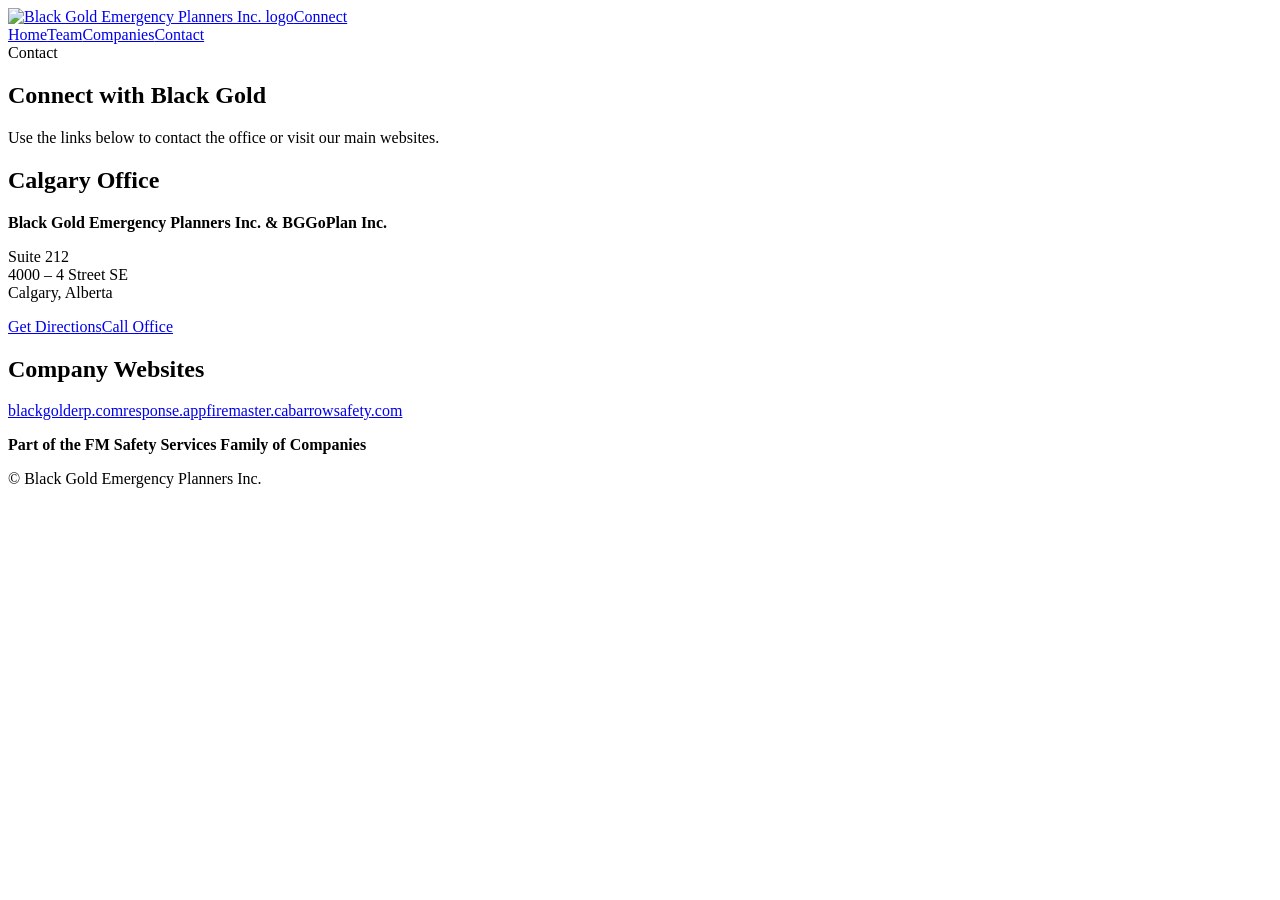
==== index.html @ ac882458 "Add files via upload" ====
<!doctype html><html lang="en"><head><meta charset="utf-8"><meta name="viewport" content="width=device-width,initial-scale=1"><title>Contact | Black Gold Connect</title><link rel="stylesheet" href="assets/css/style.css"></head><body><header class="site-header"><div class="nav-wrap"><a class="brand" href="index.html"><img src="assets/images/black-gold-logo.png" alt="Black Gold Emergency Planners Inc. logo"><span class="brand-title">Connect</span></a><nav class="nav"><a href="index.html">Home</a><a href="team.html">Team</a><a href="companies.html">Companies</a><a href="contact.html">Contact</a></nav></div></header><main><section class="page-hero"><div class="container"><div class="eyebrow">Contact</div><h1 class="page-title">Connect with Black Gold</h1><p>Use the links below to contact the office or visit our main websites.</p></div></section><section class="section"><div class="container grid company-grid"><article class="card"><h2>Calgary Office</h2><p><strong>Black Gold Emergency Planners Inc. & BGGoPlan Inc.</strong></p><p>Suite 212<br>4000 – 4 Street SE<br>Calgary, Alberta</p><div class="button-row"><a class="btn gold" href="https://maps.apple/p/MXeIo~MD3t475q" target="_blank" rel="noopener">Get Directions</a><a class="btn black" href="tel:+14039307077">Call Office</a></div></article><article class="card"><h2>Company Websites</h2><div class="contact-list"><a href="https://www.blackgolderp.com" target="_blank" rel="noopener">blackgolderp.com</a><a href="https://www.response.app" target="_blank" rel="noopener">response.app</a><a href="https://www.firemaster.ca" target="_blank" rel="noopener">firemaster.ca</a><a href="https://www.barrowsafety.com" target="_blank" rel="noopener">barrowsafety.com</a></div></article></div></section></main><footer class="footer"><p><strong>Part of the FM Safety Services Family of Companies</strong></p><p class="small">© <span data-year></span> Black Gold Emergency Planners Inc.</p></footer><script src="assets/js/main.js"></script></body></html>
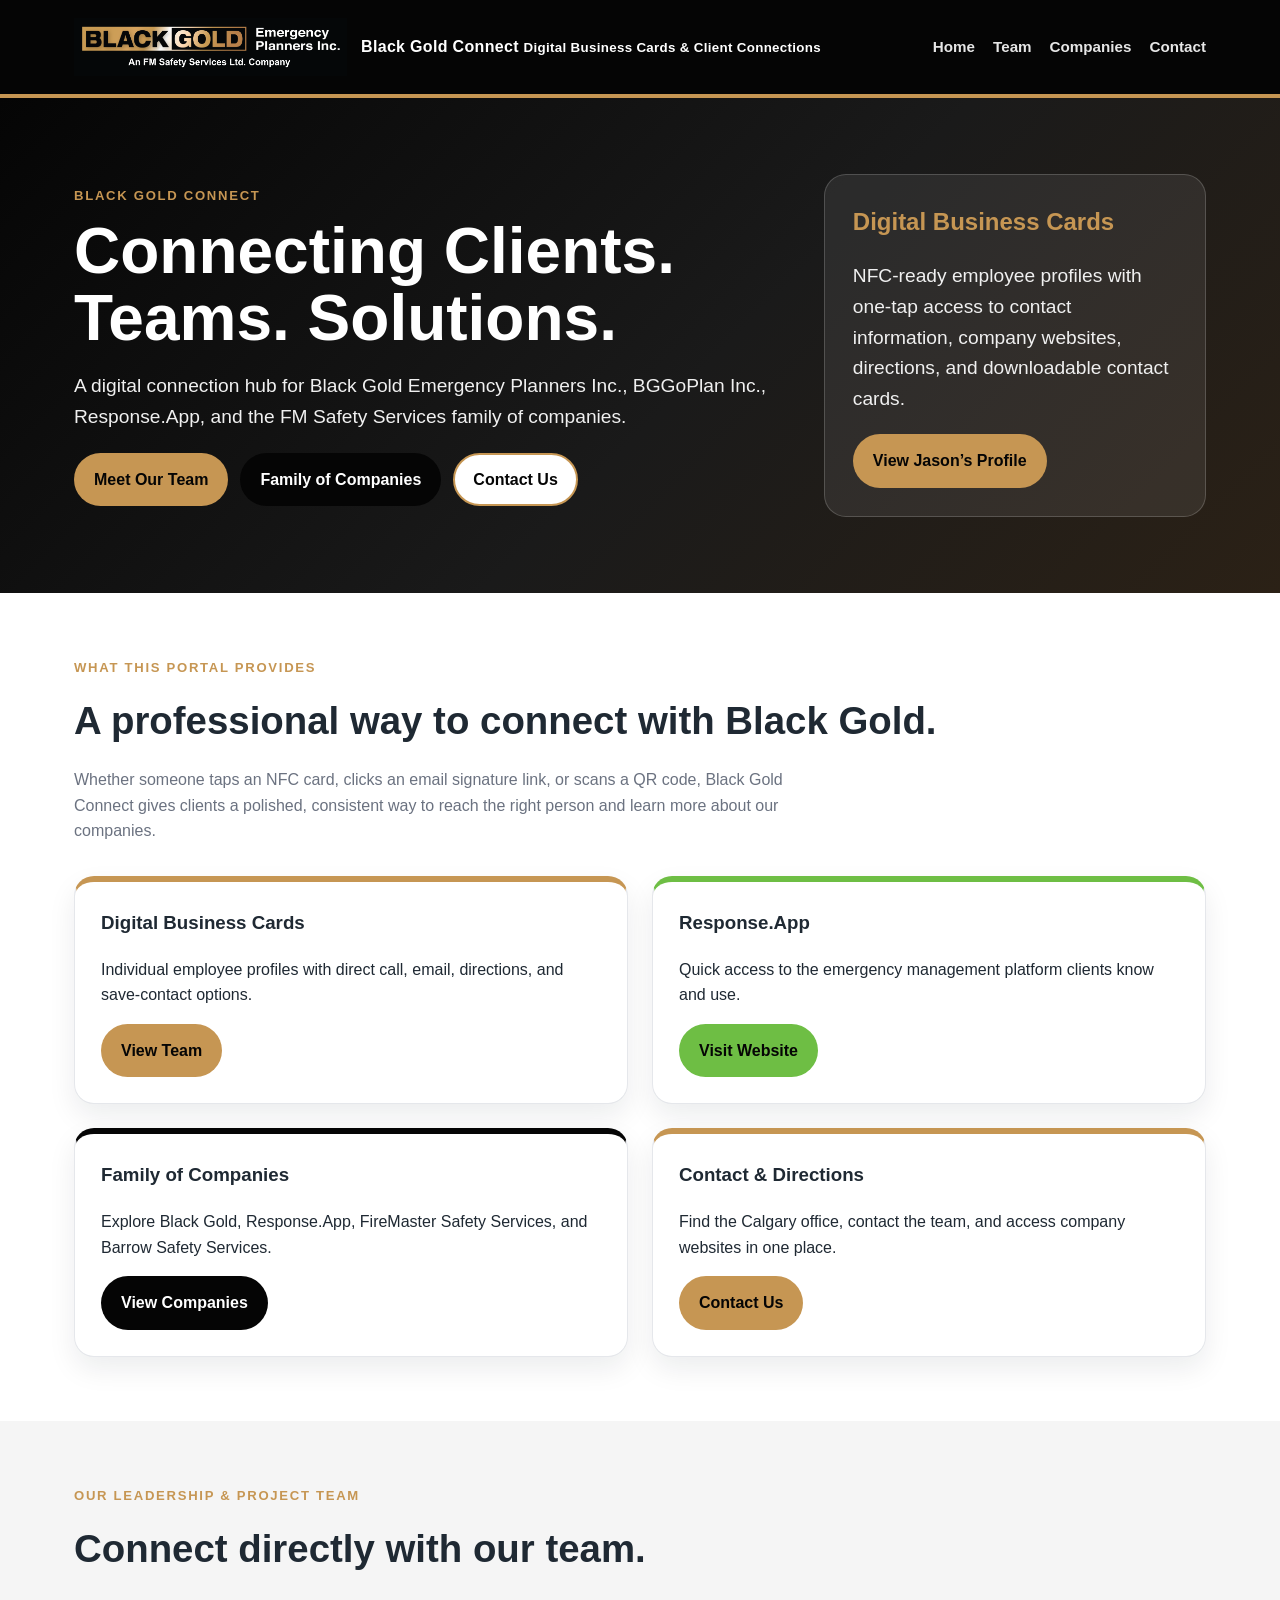
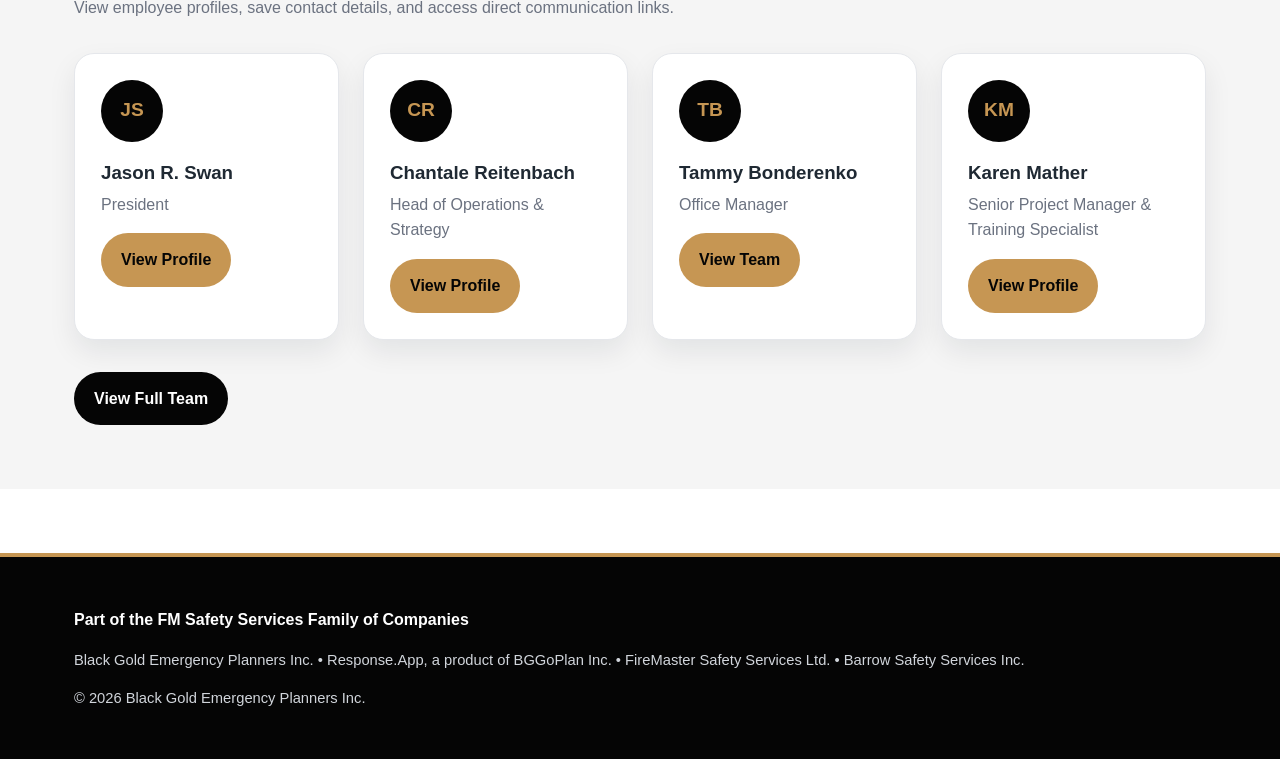
==== commit dc7fcafb: "Update index.html" ====
--- a/index.html
+++ b/index.html
@@ -1 +1,158 @@
-<!doctype html><html lang="en"><head><meta charset="utf-8"><meta name="viewport" content="width=device-width,initial-scale=1"><title>Contact | Black Gold Connect</title><link rel="stylesheet" href="assets/css/style.css"></head><body><header class="site-header"><div class="nav-wrap"><a class="brand" href="index.html"><img src="assets/images/black-gold-logo.png" alt="Black Gold Emergency Planners Inc. logo"><span class="brand-title">Connect</span></a><nav class="nav"><a href="index.html">Home</a><a href="team.html">Team</a><a href="companies.html">Companies</a><a href="contact.html">Contact</a></nav></div></header><main><section class="page-hero"><div class="container"><div class="eyebrow">Contact</div><h1 class="page-title">Connect with Black Gold</h1><p>Use the links below to contact the office or visit our main websites.</p></div></section><section class="section"><div class="container grid company-grid"><article class="card"><h2>Calgary Office</h2><p><strong>Black Gold Emergency Planners Inc. & BGGoPlan Inc.</strong></p><p>Suite 212<br>4000 – 4 Street SE<br>Calgary, Alberta</p><div class="button-row"><a class="btn gold" href="https://maps.apple/p/MXeIo~MD3t475q" target="_blank" rel="noopener">Get Directions</a><a class="btn black" href="tel:+14039307077">Call Office</a></div></article><article class="card"><h2>Company Websites</h2><div class="contact-list"><a href="https://www.blackgolderp.com" target="_blank" rel="noopener">blackgolderp.com</a><a href="https://www.response.app" target="_blank" rel="noopener">response.app</a><a href="https://www.firemaster.ca" target="_blank" rel="noopener">firemaster.ca</a><a href="https://www.barrowsafety.com" target="_blank" rel="noopener">barrowsafety.com</a></div></article></div></section></main><footer class="footer"><p><strong>Part of the FM Safety Services Family of Companies</strong></p><p class="small">© <span data-year></span> Black Gold Emergency Planners Inc.</p></footer><script src="assets/js/main.js"></script></body></html>
+<!doctype html>
+<html lang="en">
+<head>
+  <meta charset="utf-8">
+  <meta name="viewport" content="width=device-width, initial-scale=1">
+  <title>Black Gold Connect</title>
+  <meta name="description" content="Black Gold Connect digital business cards, team directory, and client connection portal.">
+  <link rel="stylesheet" href="assets/css/style.css">
+</head>
+
+<body>
+  <a class="skip" href="#main">Skip to content</a>
+
+  <header class="site-header">
+    <div class="nav-wrap">
+      <a class="brand" href="index.html">
+        <img src="assets/images/black-gold-logo.png" alt="Black Gold Emergency Planners Inc. logo">
+        <span class="brand-text">
+          <strong>Black Gold Connect</strong>
+          <small>Digital Business Cards &amp; Client Connections</small>
+        </span>
+      </a>
+
+      <nav class="nav" aria-label="Main navigation">
+        <a href="index.html">Home</a>
+        <a href="team.html">Team</a>
+        <a href="companies.html">Companies</a>
+        <a href="contact.html">Contact</a>
+      </nav>
+    </div>
+  </header>
+
+  <main id="main">
+    <section class="hero">
+      <div class="container hero-grid">
+        <div>
+          <div class="eyebrow">Black Gold Connect</div>
+          <h1>Connecting Clients. Teams. Solutions.</h1>
+          <p>
+            A digital connection hub for Black Gold Emergency Planners Inc.,
+            BGGoPlan Inc., Response.App, and the FM Safety Services family of companies.
+          </p>
+
+          <div class="button-row">
+            <a class="btn gold" href="team.html">Meet Our Team</a>
+            <a class="btn black" href="companies.html">Family of Companies</a>
+            <a class="btn outline" href="contact.html">Contact Us</a>
+          </div>
+        </div>
+
+        <aside class="hero-card">
+          <h2>Digital Business Cards</h2>
+          <p>
+            NFC-ready employee profiles with one-tap access to contact information,
+            company websites, directions, and downloadable contact cards.
+          </p>
+          <a class="btn gold" href="jason-swan.html">View Jason’s Profile</a>
+        </aside>
+      </div>
+    </section>
+
+    <section class="section">
+      <div class="container">
+        <div class="eyebrow">What this portal provides</div>
+        <h2 class="section-title">A professional way to connect with Black Gold.</h2>
+        <p class="section-intro">
+          Whether someone taps an NFC card, clicks an email signature link, or scans a QR code,
+          Black Gold Connect gives clients a polished, consistent way to reach the right person
+          and learn more about our companies.
+        </p>
+
+        <div class="grid company-grid">
+          <article class="card company-card gold">
+            <h3>Digital Business Cards</h3>
+            <p>Individual employee profiles with direct call, email, directions, and save-contact options.</p>
+            <a class="btn gold" href="team.html">View Team</a>
+          </article>
+
+          <article class="card company-card green">
+            <h3>Response.App</h3>
+            <p>Quick access to the emergency management platform clients know and use.</p>
+            <a class="btn green" href="https://www.response.app" target="_blank" rel="noopener">Visit Website</a>
+          </article>
+
+          <article class="card company-card black">
+            <h3>Family of Companies</h3>
+            <p>Explore Black Gold, Response.App, FireMaster Safety Services, and Barrow Safety Services.</p>
+            <a class="btn black" href="companies.html">View Companies</a>
+          </article>
+
+          <article class="card company-card gold">
+            <h3>Contact & Directions</h3>
+            <p>Find the Calgary office, contact the team, and access company websites in one place.</p>
+            <a class="btn gold" href="contact.html">Contact Us</a>
+          </article>
+        </div>
+      </div>
+    </section>
+
+    <section class="section" style="background:#f5f5f5;">
+      <div class="container">
+        <div class="eyebrow">Our Leadership &amp; Project Team</div>
+        <h2 class="section-title">Connect directly with our team.</h2>
+        <p class="section-intro">
+          View employee profiles, save contact details, and access direct communication links.
+        </p>
+
+        <div class="grid team-grid">
+          <article class="card team-card">
+            <div class="initials">JS</div>
+            <h3>Jason R. Swan</h3>
+            <p>President</p>
+            <a class="btn gold" href="jason-swan.html">View Profile</a>
+          </article>
+
+          <article class="card team-card">
+            <div class="initials">CR</div>
+            <h3>Chantale Reitenbach</h3>
+            <p>Head of Operations &amp; Strategy</p>
+            <a class="btn gold" href="chantale-reitenbach.html">View Profile</a>
+          </article>
+
+          <article class="card team-card">
+            <div class="initials">TB</div>
+            <h3>Tammy Bonderenko</h3>
+            <p>Office Manager</p>
+            <a class="btn gold" href="team.html">View Team</a>
+          </article>
+
+          <article class="card team-card">
+            <div class="initials">KM</div>
+            <h3>Karen Mather</h3>
+            <p>Senior Project Manager &amp; Training Specialist</p>
+            <a class="btn gold" href="karen-mather.html">View Profile</a>
+          </article>
+        </div>
+
+        <div class="button-row" style="margin-top:32px;">
+          <a class="btn black" href="team.html">View Full Team</a>
+        </div>
+      </div>
+    </section>
+  </main>
+
+  <footer class="footer">
+    <div class="footer-inner">
+      <p><strong>Part of the FM Safety Services Family of Companies</strong></p>
+      <p class="small">
+        Black Gold Emergency Planners Inc. • Response.App, a product of BGGoPlan Inc. •
+        FireMaster Safety Services Ltd. • Barrow Safety Services Inc.
+      </p>
+      <p class="small">© 2026 Black Gold Emergency Planners Inc.</p>
+    </div>
+  </footer>
+
+  <script src="assets/js/main.js"></script>
+</body>
+</html>
--- a/assets/css/style.css
+++ b/assets/css/style.css
@@ -0,0 +1,467 @@
+:root {
+    --gold: rgb(198, 150, 83);
+    --gold-dark: rgb(158, 116, 61);
+    --response: rgb(110, 190, 68);
+    --black: #050505;
+    --charcoal: #1f2933;
+    --gray: #6b7280;
+    --light-gray: #f5f5f5;
+    --white: #ffffff;
+    --border: #e5e7eb;
+}
+
+* {
+    box-sizing: border-box;
+}
+
+body {
+    margin: 0;
+    font-family: "Segoe UI", Arial, sans-serif;
+    color: var(--charcoal);
+    background: var(--white);
+    line-height: 1.6;
+}
+
+a {
+    color: inherit;
+    text-decoration: none;
+}
+
+img {
+    max-width: 100%;
+    height: auto;
+}
+
+.skip {
+    position: absolute;
+    left: -999px;
+    top: 0;
+    background: var(--gold);
+    color: var(--black);
+    padding: 10px 14px;
+    z-index: 999;
+}
+
+.skip:focus {
+    left: 10px;
+    top: 10px;
+}
+
+.site-header {
+    background: var(--black);
+    border-bottom: 4px solid var(--gold);
+}
+
+.nav-wrap {
+    max-width: 1180px;
+    margin: 0 auto;
+    padding: 18px 24px;
+    display: flex;
+    align-items: center;
+    justify-content: space-between;
+    gap: 20px;
+}
+
+.brand {
+    display: flex;
+    align-items: center;
+    gap: 14px;
+    color: var(--white);
+    font-weight: 700;
+    letter-spacing: 0.02em;
+}
+
+.brand img {
+    max-height: 58px;
+    width: auto;
+}
+
+.brand-title {
+    font-size: 1.15rem;
+    color: var(--white);
+}
+
+.nav {
+    display: flex;
+    gap: 18px;
+    flex-wrap: wrap;
+}
+
+.nav a {
+    color: var(--white);
+    font-weight: 600;
+    font-size: 0.95rem;
+    opacity: 0.9;
+}
+
+.nav a:hover {
+    color: var(--gold);
+}
+
+.container {
+    max-width: 1180px;
+    margin: 0 auto;
+    padding: 0 24px;
+}
+
+.hero {
+    background: linear-gradient(135deg, #050505 0%, #1a1a1a 55%, #2b2116 100%);
+    color: var(--white);
+    padding: 76px 0;
+}
+
+.hero-grid {
+    display: grid;
+    grid-template-columns: 1.3fr 0.7fr;
+    gap: 40px;
+    align-items: center;
+}
+
+.eyebrow {
+    color: var(--gold);
+    text-transform: uppercase;
+    letter-spacing: 0.13em;
+    font-size: 0.82rem;
+    font-weight: 700;
+    margin-bottom: 12px;
+}
+
+.hero h1,
+.page-title {
+    font-size: clamp(2.2rem, 5vw, 4.5rem);
+    line-height: 1.05;
+    margin: 0 0 18px;
+}
+
+.hero p {
+    font-size: 1.2rem;
+    max-width: 760px;
+    color: #f0f0f0;
+}
+
+.hero-card {
+    background: rgba(255, 255, 255, 0.08);
+    border: 1px solid rgba(255, 255, 255, 0.18);
+    border-radius: 22px;
+    padding: 28px;
+}
+
+.hero-card h2 {
+    color: var(--gold);
+    margin-top: 0;
+}
+
+.page-hero {
+    background: var(--light-gray);
+    padding: 60px 0;
+    border-bottom: 1px solid var(--border);
+}
+
+.page-hero p {
+    max-width: 760px;
+    font-size: 1.1rem;
+}
+
+.section {
+    padding: 64px 0;
+}
+
+.section-title {
+    font-size: clamp(1.8rem, 3vw, 2.5rem);
+    margin: 0 0 12px;
+}
+
+.section-intro {
+    color: var(--gray);
+    max-width: 760px;
+    margin-bottom: 32px;
+}
+
+.grid {
+    display: grid;
+    gap: 24px;
+}
+
+.company-grid {
+    grid-template-columns: repeat(2, minmax(0, 1fr));
+}
+
+.team-grid {
+    grid-template-columns: repeat(4, minmax(0, 1fr));
+}
+
+.card {
+    background: var(--white);
+    border: 1px solid var(--border);
+    border-radius: 20px;
+    padding: 26px;
+    box-shadow: 0 12px 28px rgba(15, 23, 42, 0.08);
+}
+
+.card h2,
+.card h3 {
+    margin-top: 0;
+}
+
+.card p {
+    color: var(--charcoal);
+}
+
+.company-logo {
+    max-height: 70px;
+    width: auto;
+    margin-bottom: 18px;
+}
+
+.company-card.black {
+    border-top: 6px solid var(--black);
+}
+
+.company-card.gold {
+    border-top: 6px solid var(--gold);
+}
+
+.company-card.green {
+    border-top: 6px solid var(--response);
+}
+
+.company-card.red {
+    border-top: 6px solid #c8102e;
+}
+
+.profile {
+    padding: 64px 0;
+}
+
+.profile-card {
+    max-width: 760px;
+    margin: 0 auto;
+    text-align: center;
+    background: var(--white);
+    border: 1px solid var(--border);
+    border-radius: 28px;
+    padding: 38px;
+    box-shadow: 0 18px 38px rgba(15, 23, 42, 0.12);
+}
+
+.profile-logo {
+    max-height: 72px;
+    margin-bottom: 26px;
+}
+
+.profile-name {
+    font-size: clamp(2rem, 4vw, 3.2rem);
+    line-height: 1.1;
+    margin: 0;
+}
+
+.credentials {
+    color: var(--gold);
+    font-weight: 700;
+    margin-top: 8px;
+}
+
+.profile-title {
+    font-size: 1.2rem;
+    font-weight: 700;
+    margin-top: 16px;
+}
+
+.profile-company {
+    color: var(--gray);
+    margin-bottom: 28px;
+}
+
+.button-row {
+    display: flex;
+    flex-wrap: wrap;
+    gap: 12px;
+    margin-top: 20px;
+}
+
+.profile-card .button-row {
+    justify-content: center;
+}
+
+.btn {
+    display: inline-flex;
+    align-items: center;
+    justify-content: center;
+    min-height: 46px;
+    padding: 12px 18px;
+    border-radius: 999px;
+    font-weight: 700;
+    border: 2px solid transparent;
+    transition: 0.2s ease;
+}
+
+.btn.gold {
+    background: var(--gold);
+    color: var(--black);
+}
+
+.btn.gold:hover {
+    background: var(--gold-dark);
+    color: var(--white);
+}
+
+.btn.black {
+    background: var(--black);
+    color: var(--white);
+}
+
+.btn.black:hover {
+    background: var(--gold);
+    color: var(--black);
+}
+
+.btn.green {
+    background: var(--response);
+    color: var(--black);
+}
+
+.btn.outline {
+    border-color: var(--gold);
+    color: var(--black);
+    background: var(--white);
+}
+
+.btn.outline:hover {
+    background: var(--gold);
+}
+
+.team-card {
+    text-align: left;
+}
+
+.initials {
+    width: 62px;
+    height: 62px;
+    border-radius: 50%;
+    background: var(--black);
+    color: var(--gold);
+    display: flex;
+    align-items: center;
+    justify-content: center;
+    font-weight: 800;
+    font-size: 1.2rem;
+    margin-bottom: 16px;
+}
+
+.team-card h3 {
+    margin-bottom: 4px;
+}
+
+.team-card p {
+    color: var(--gray);
+    margin-top: 0;
+}
+
+.contact-list {
+    display: grid;
+    gap: 12px;
+}
+
+.contact-list a {
+    color: var(--black);
+    font-weight: 700;
+    border-bottom: 1px solid var(--border);
+    padding-bottom: 10px;
+}
+
+.contact-list a:hover {
+    color: var(--gold-dark);
+}
+
+.footer {
+    background: var(--black);
+    color: var(--white);
+    margin-top: 64px;
+    border-top: 4px solid var(--gold);
+}
+
+.footer-inner {
+    max-width: 1180px;
+    margin: 0 auto;
+    padding: 34px 24px;
+}
+
+.footer .small {
+    color: #d1d5db;
+    font-size: 0.92rem;
+}
+
+.badge {
+    display: inline-block;
+    background: rgba(198, 150, 83, 0.16);
+    color: var(--black);
+    border: 1px solid rgba(198, 150, 83, 0.45);
+    border-radius: 999px;
+    padding: 6px 12px;
+    font-size: 0.85rem;
+    font-weight: 700;
+}
+
+@media (max-width: 900px) {
+    .nav-wrap {
+        align-items: flex-start;
+        flex-direction: column;
+    }
+
+    .hero-grid,
+    .company-grid {
+        grid-template-columns: 1fr;
+    }
+
+    .team-grid {
+        grid-template-columns: repeat(2, minmax(0, 1fr));
+    }
+}
+
+@media (max-width: 600px) {
+    .nav-wrap {
+        padding: 16px;
+    }
+
+    .brand {
+        align-items: flex-start;
+    }
+
+    .brand img {
+        max-height: 46px;
+    }
+
+    .nav {
+        gap: 12px;
+    }
+
+    .hero,
+    .page-hero {
+        padding: 46px 0;
+    }
+
+    .section {
+        padding: 42px 0;
+    }
+
+    .container {
+        padding: 0 18px;
+    }
+
+    .team-grid {
+        grid-template-columns: 1fr;
+    }
+
+    .profile-card {
+        padding: 28px 18px;
+        border-radius: 22px;
+    }
+
+    .button-row {
+        flex-direction: column;
+    }
+
+    .btn {
+        width: 100%;
+    }
+}
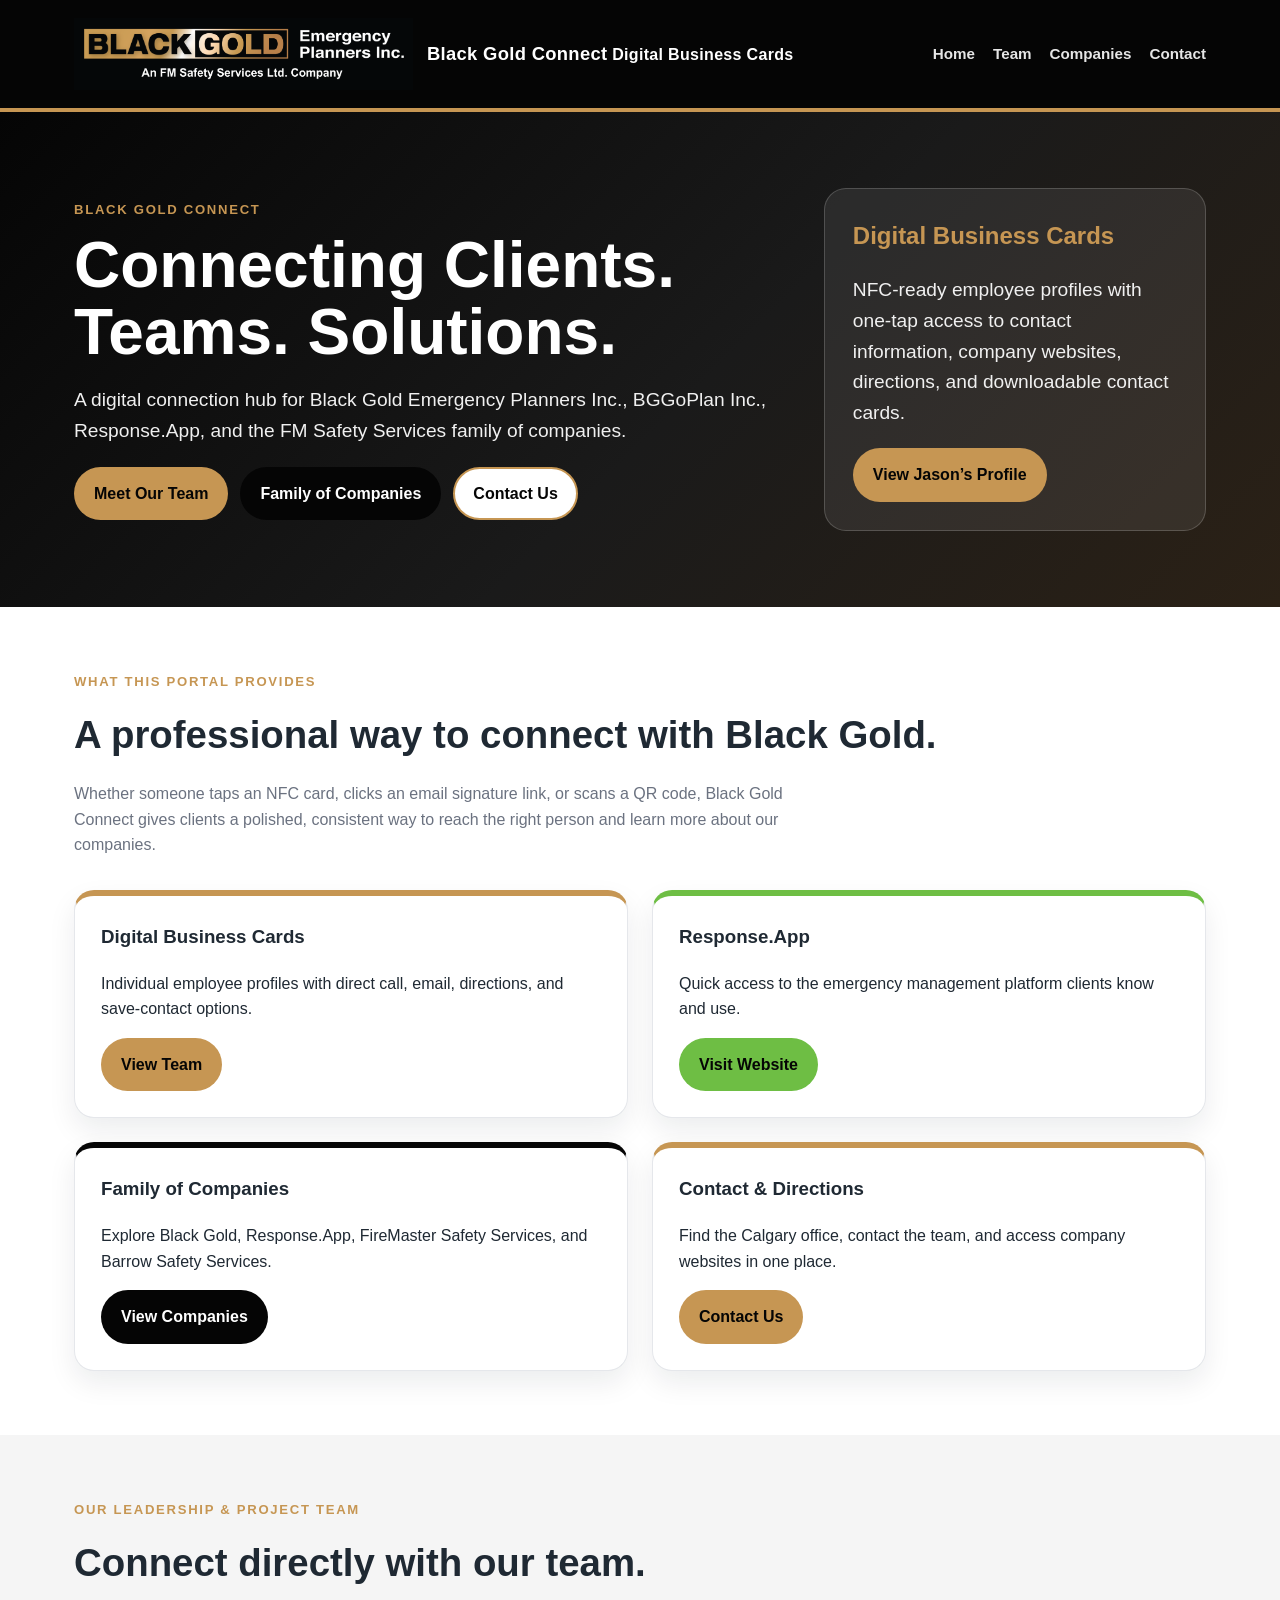
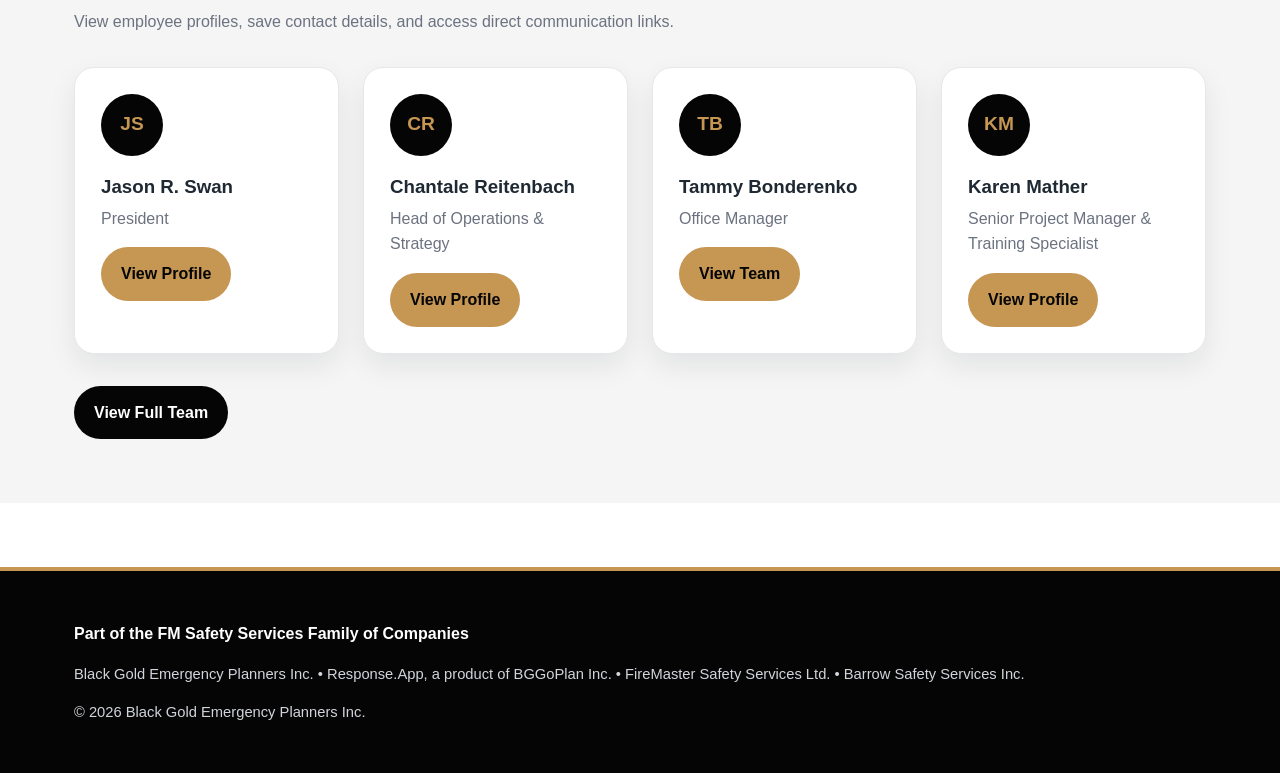
==== commit 14607e77: "Update index.html" ====
--- a/index.html
+++ b/index.html
@@ -13,13 +13,16 @@
 
   <header class="site-header">
     <div class="nav-wrap">
-      <a class="brand" href="index.html">
-        <img src="assets/images/black-gold-logo.png" alt="Black Gold Emergency Planners Inc. logo">
-        <span class="brand-text">
-          <strong>Black Gold Connect</strong>
-          <small>Digital Business Cards &amp; Client Connections</small>
+     <a class="brand" href="index.html">
+    <img src="assets/images/black-gold-logo.png" alt="Black Gold Logo">
+
+    <div class="brand-text">
+        <span class="brand-title">Black Gold Connect</span>
+        <span class="brand-subtitle">
+            Digital Business Cards
         </span>
-      </a>
+    </div>
+</a>
 
       <nav class="nav" aria-label="Main navigation">
         <a href="index.html">Home</a>
--- a/assets/css/style.css
+++ b/assets/css/style.css
@@ -72,7 +72,7 @@
 }
 
 .brand img {
-    max-height: 58px;
+    max-height: 72px;
     width: auto;
 }
 
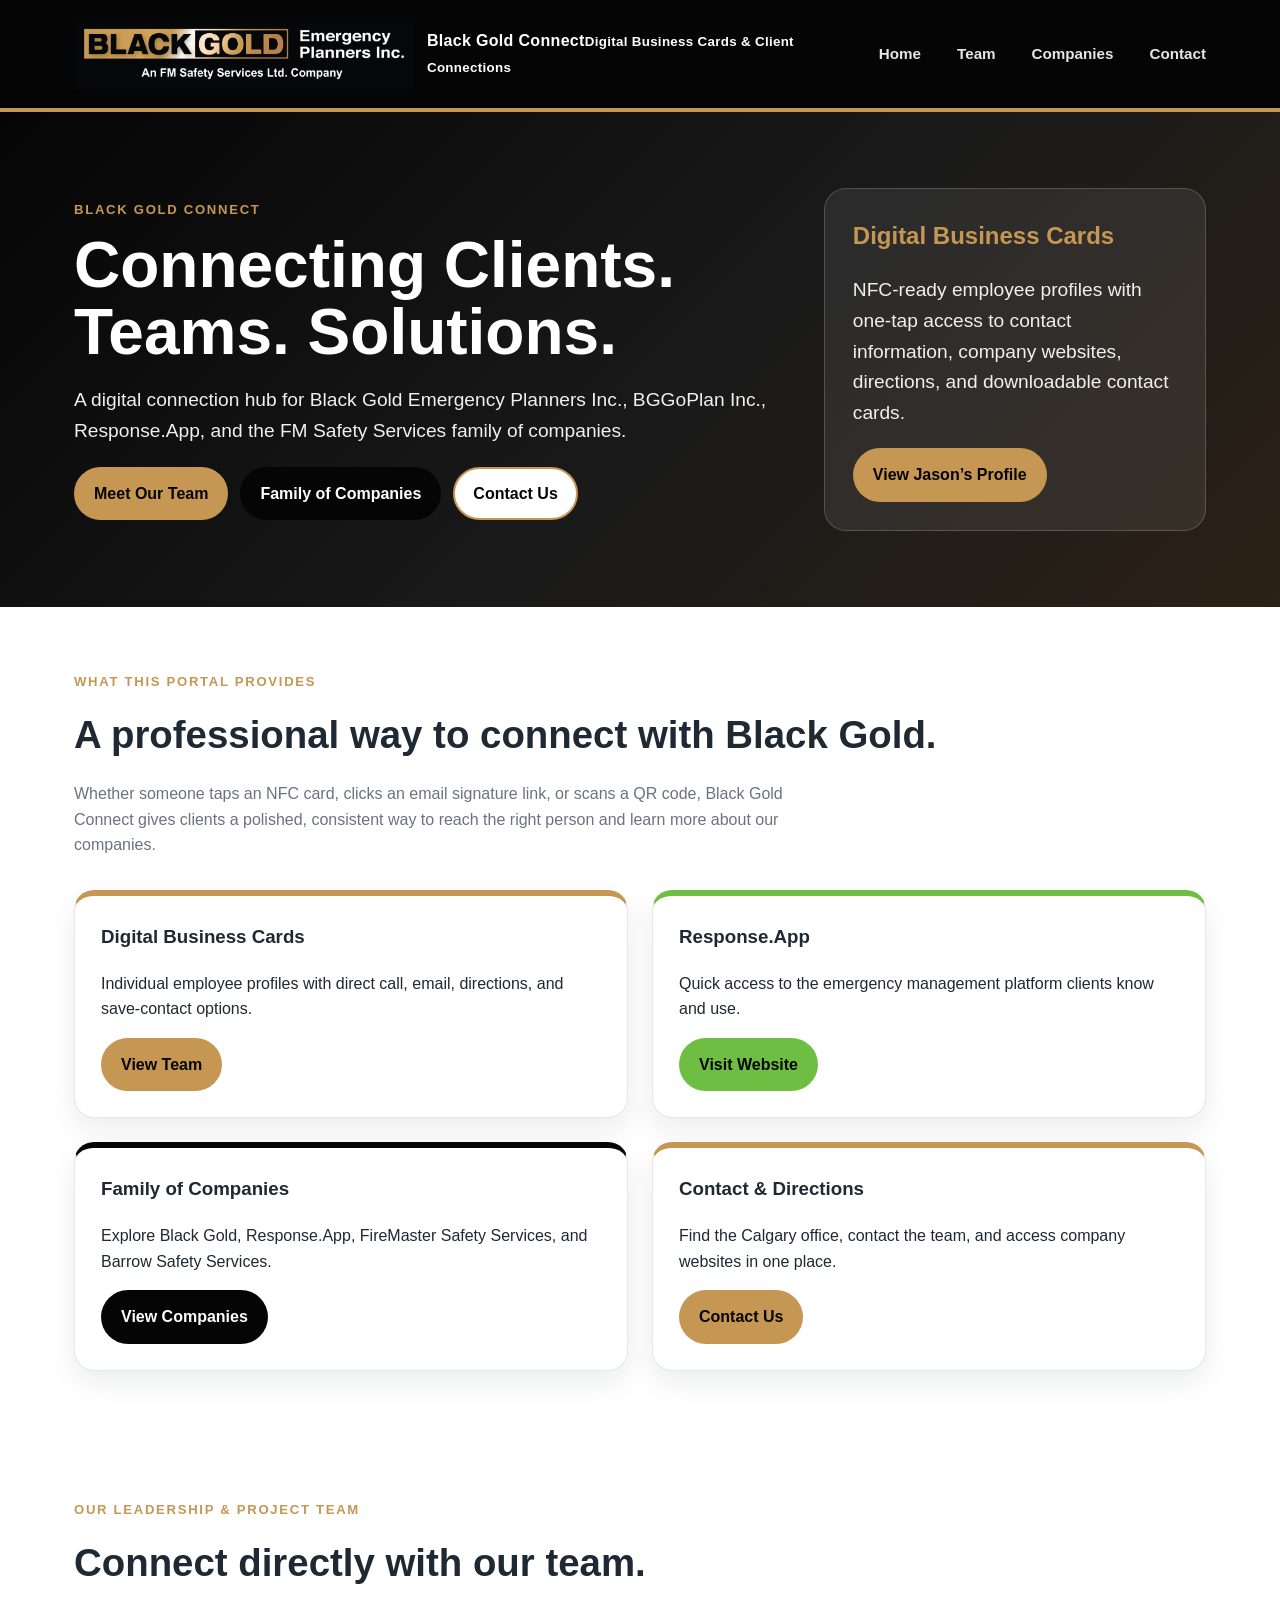
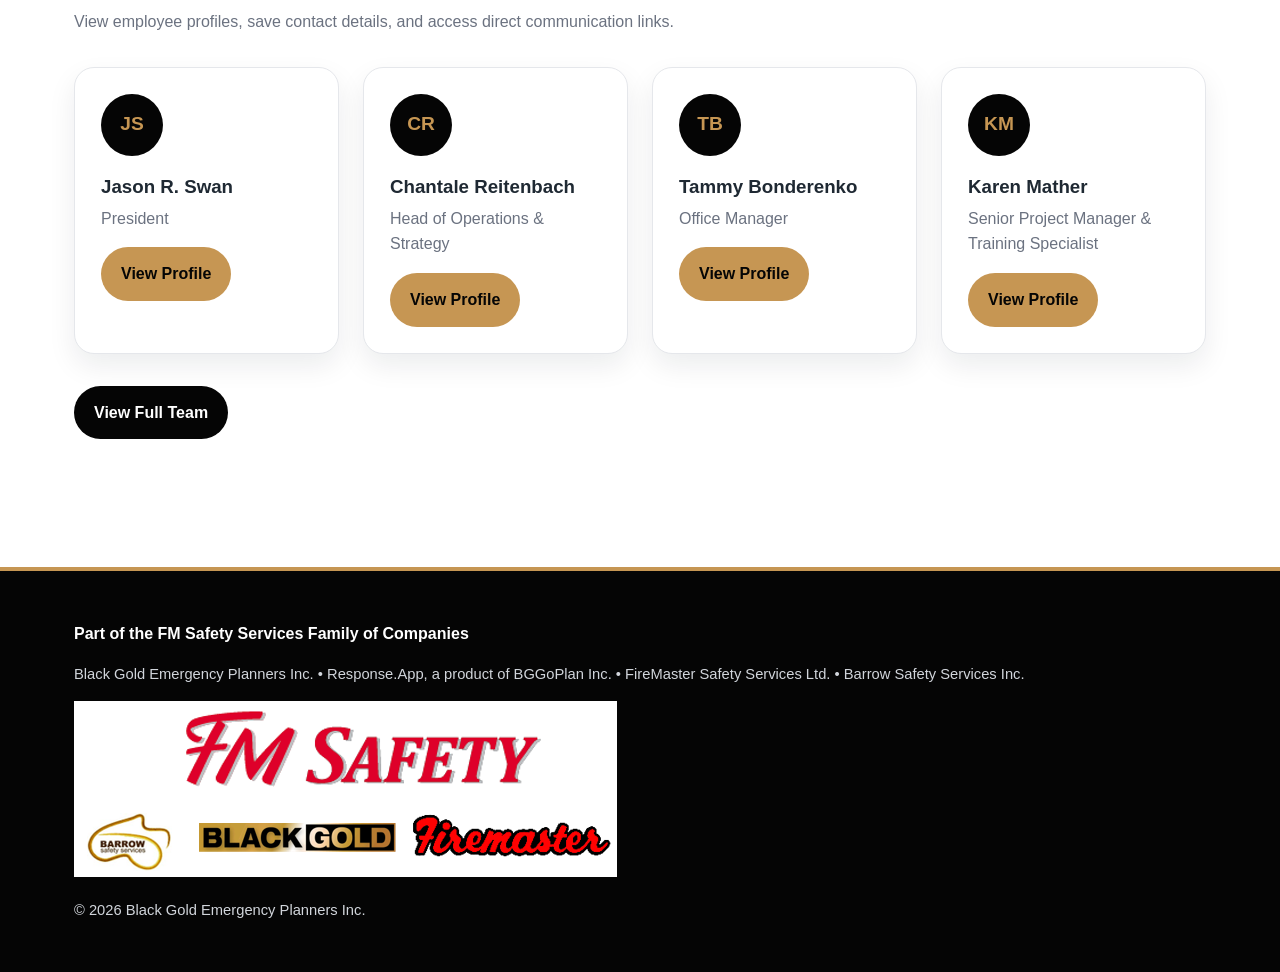
==== commit d416807b: "Add files via upload" ====
--- a/index.html
+++ b/index.html
@@ -1,161 +1,12 @@
 <!doctype html>
 <html lang="en">
 <head>
-  <meta charset="utf-8">
-  <meta name="viewport" content="width=device-width, initial-scale=1">
-  <title>Black Gold Connect</title>
-  <meta name="description" content="Black Gold Connect digital business cards, team directory, and client connection portal.">
-  <link rel="stylesheet" href="assets/css/style.css">
+<meta charset="utf-8">
+<meta name="viewport" content="width=device-width, initial-scale=1">
+<title>Black Gold Connect</title>
+<meta name="description" content="Black Gold Connect digital business cards, team directory, and client connection portal.">
+<link rel="stylesheet" href="assets/css/style.css">
 </head>
-
 <body>
-  <a class="skip" href="#main">Skip to content</a>
-
-  <header class="site-header">
-    <div class="nav-wrap">
-     <a class="brand" href="index.html">
-    <img src="assets/images/black-gold-logo.png" alt="Black Gold Logo">
-
-    <div class="brand-text">
-        <span class="brand-title">Black Gold Connect</span>
-        <span class="brand-subtitle">
-            Digital Business Cards
-        </span>
-    </div>
-</a>
-
-      <nav class="nav" aria-label="Main navigation">
-        <a href="index.html">Home</a>
-        <a href="team.html">Team</a>
-        <a href="companies.html">Companies</a>
-        <a href="contact.html">Contact</a>
-      </nav>
-    </div>
-  </header>
-
-  <main id="main">
-    <section class="hero">
-      <div class="container hero-grid">
-        <div>
-          <div class="eyebrow">Black Gold Connect</div>
-          <h1>Connecting Clients. Teams. Solutions.</h1>
-          <p>
-            A digital connection hub for Black Gold Emergency Planners Inc.,
-            BGGoPlan Inc., Response.App, and the FM Safety Services family of companies.
-          </p>
-
-          <div class="button-row">
-            <a class="btn gold" href="team.html">Meet Our Team</a>
-            <a class="btn black" href="companies.html">Family of Companies</a>
-            <a class="btn outline" href="contact.html">Contact Us</a>
-          </div>
-        </div>
-
-        <aside class="hero-card">
-          <h2>Digital Business Cards</h2>
-          <p>
-            NFC-ready employee profiles with one-tap access to contact information,
-            company websites, directions, and downloadable contact cards.
-          </p>
-          <a class="btn gold" href="jason-swan.html">View Jason’s Profile</a>
-        </aside>
-      </div>
-    </section>
-
-    <section class="section">
-      <div class="container">
-        <div class="eyebrow">What this portal provides</div>
-        <h2 class="section-title">A professional way to connect with Black Gold.</h2>
-        <p class="section-intro">
-          Whether someone taps an NFC card, clicks an email signature link, or scans a QR code,
-          Black Gold Connect gives clients a polished, consistent way to reach the right person
-          and learn more about our companies.
-        </p>
-
-        <div class="grid company-grid">
-          <article class="card company-card gold">
-            <h3>Digital Business Cards</h3>
-            <p>Individual employee profiles with direct call, email, directions, and save-contact options.</p>
-            <a class="btn gold" href="team.html">View Team</a>
-          </article>
-
-          <article class="card company-card green">
-            <h3>Response.App</h3>
-            <p>Quick access to the emergency management platform clients know and use.</p>
-            <a class="btn green" href="https://www.response.app" target="_blank" rel="noopener">Visit Website</a>
-          </article>
-
-          <article class="card company-card black">
-            <h3>Family of Companies</h3>
-            <p>Explore Black Gold, Response.App, FireMaster Safety Services, and Barrow Safety Services.</p>
-            <a class="btn black" href="companies.html">View Companies</a>
-          </article>
-
-          <article class="card company-card gold">
-            <h3>Contact & Directions</h3>
-            <p>Find the Calgary office, contact the team, and access company websites in one place.</p>
-            <a class="btn gold" href="contact.html">Contact Us</a>
-          </article>
-        </div>
-      </div>
-    </section>
-
-    <section class="section" style="background:#f5f5f5;">
-      <div class="container">
-        <div class="eyebrow">Our Leadership &amp; Project Team</div>
-        <h2 class="section-title">Connect directly with our team.</h2>
-        <p class="section-intro">
-          View employee profiles, save contact details, and access direct communication links.
-        </p>
-
-        <div class="grid team-grid">
-          <article class="card team-card">
-            <div class="initials">JS</div>
-            <h3>Jason R. Swan</h3>
-            <p>President</p>
-            <a class="btn gold" href="jason-swan.html">View Profile</a>
-          </article>
-
-          <article class="card team-card">
-            <div class="initials">CR</div>
-            <h3>Chantale Reitenbach</h3>
-            <p>Head of Operations &amp; Strategy</p>
-            <a class="btn gold" href="chantale-reitenbach.html">View Profile</a>
-          </article>
-
-          <article class="card team-card">
-            <div class="initials">TB</div>
-            <h3>Tammy Bonderenko</h3>
-            <p>Office Manager</p>
-            <a class="btn gold" href="team.html">View Team</a>
-          </article>
-
-          <article class="card team-card">
-            <div class="initials">KM</div>
-            <h3>Karen Mather</h3>
-            <p>Senior Project Manager &amp; Training Specialist</p>
-            <a class="btn gold" href="karen-mather.html">View Profile</a>
-          </article>
-        </div>
-
-        <div class="button-row" style="margin-top:32px;">
-          <a class="btn black" href="team.html">View Full Team</a>
-        </div>
-      </div>
-    </section>
-  </main>
-
-  <footer class="footer">
-    <div class="footer-inner">
-      <p><strong>Part of the FM Safety Services Family of Companies</strong></p>
-      <p class="small">
-        Black Gold Emergency Planners Inc. • Response.App, a product of BGGoPlan Inc. •
-        FireMaster Safety Services Ltd. • Barrow Safety Services Inc.
-      </p>
-      <p class="small">© 2026 Black Gold Emergency Planners Inc.</p>
-    </div>
-  </footer>
-
-  <script src="assets/js/main.js"></script>
-</body>
-</html>
+<a class="skip" href="#main">Skip to content</a>
+<header class="site-header"><div class="nav-wrap"><a class="brand" href="index.html"><img src="assets/images/black-gold-logo.png" alt="Black Gold Emergency Planners Inc. logo"><span class="brand-text"><strong>Black Gold Connect</strong><small>Digital Business Cards &amp; Client Connections</small></span></a><nav class="nav" aria-label="Main navigation"><a href="index.html">Home</a><a href="team.html">Team</a><a href="companies.html">Companies</a><a href="contact.html">Contact</a></nav></div></header><main id="main"><section class="hero"><div class="container hero-grid"><div><div class="eyebrow">Black Gold Connect</div><h1>Connecting Clients.<br>Teams. Solutions.</h1><p>A digital connection hub for Black Gold Emergency Planners Inc., BGGoPlan Inc., Response.App, and the FM Safety Services family of companies.</p><div class="button-row"><a class="btn gold" href="team.html">Meet Our Team</a><a class="btn black" href="companies.html">Family of Companies</a><a class="btn outline" href="contact.html">Contact Us</a></div></div><aside class="hero-card"><h2>Digital Business Cards</h2><p>NFC-ready employee profiles with one-tap access to contact information, company websites, directions, and downloadable contact cards.</p><a class="btn gold" href="jason-swan.html">View Jason’s Profile</a></aside></div></section><section class="section"><div class="container"><div class="eyebrow">What this portal provides</div><h2 class="section-title">A professional way to connect with Black Gold.</h2><p class="section-intro">Whether someone taps an NFC card, clicks an email signature link, or scans a QR code, Black Gold Connect gives clients a polished, consistent way to reach the right person and learn more about our companies.</p><div class="grid company-grid"><article class="card company-card gold"><h3>Digital Business Cards</h3><p>Individual employee profiles with direct call, email, directions, and save-contact options.</p><a class="btn gold" href="team.html">View Team</a></article><article class="card company-card green"><h3>Response.App</h3><p>Quick access to the emergency management platform clients know and use.</p><a class="btn green" href="https://www.response.app" target="_blank" rel="noopener">Visit Website</a></article><article class="card company-card black"><h3>Family of Companies</h3><p>Explore Black Gold, Response.App, FireMaster Safety Services, and Barrow Safety Services.</p><a class="btn black" href="companies.html">View Companies</a></article><article class="card company-card gold"><h3>Contact & Directions</h3><p>Find the Calgary office, contact the team, and access company websites in one place.</p><a class="btn gold" href="contact.html">Contact Us</a></article></div></div></section><section class="section alt"><div class="container"><div class="eyebrow">Our Leadership &amp; Project Team</div><h2 class="section-title">Connect directly with our team.</h2><p class="section-intro">View employee profiles, save contact details, and access direct communication links.</p><div class="grid team-grid"><article class="card team-card"><div class="initials">JS</div><h3>Jason R. Swan</h3><p>President</p><a class="btn gold" href="jason-swan.html">View Profile</a></article><article class="card team-card"><div class="initials">CR</div><h3>Chantale Reitenbach</h3><p>Head of Operations & Strategy</p><a class="btn gold" href="chantale-reitenbach.html">View Profile</a></article><article class="card team-card"><div class="initials">TB</div><h3>Tammy Bonderenko</h3><p>Office Manager</p><a class="btn gold" href="tammy-bonderenko.html">View Profile</a></article><article class="card team-card"><div class="initials">KM</div><h3>Karen Mather</h3><p>Senior Project Manager & Training Specialist</p><a class="btn gold" href="karen-mather.html">View Profile</a></article></div><div class="button-row" style="margin-top:32px"><a class="btn black" href="team.html">View Full Team</a></div></div></section></main><footer class="footer"><div class="footer-inner"><p><strong>Part of the FM Safety Services Family of Companies</strong></p><p class="small">Black Gold Emergency Planners Inc. • Response.App, a product of BGGoPlan Inc. • FireMaster Safety Services Ltd. • Barrow Safety Services Inc.</p><img class="footer-logo" src="assets/images/fm-family-logo.png" alt="FM Safety Services family logos"><p class="small">© 2026 Black Gold Emergency Planners Inc.</p></div></footer><script src="assets/js/main.js"></script></body></html>
--- a/assets/css/style.css
+++ b/assets/css/style.css
@@ -83,8 +83,8 @@
 
 .nav {
     display: flex;
-    gap: 18px;
-    flex-wrap: wrap;
+    gap: 36px;
+    align-items:center;
 }
 
 .nav a {
@@ -464,4 +464,24 @@
     .btn {
         width: 100%;
     }
-}
+.brand{
+    display:flex;
+    align-items:center;
+    gap:18px;
+}
+
+.brand-text{
+    display:flex;
+    flex-direction:column;
+}
+
+.brand-title{
+    color:white;
+    font-size:1.6rem;
+    font-weight:700;
+}
+
+.brand-subtitle{
+    color:#c7c7c7;
+    font-size:.85rem;
+}
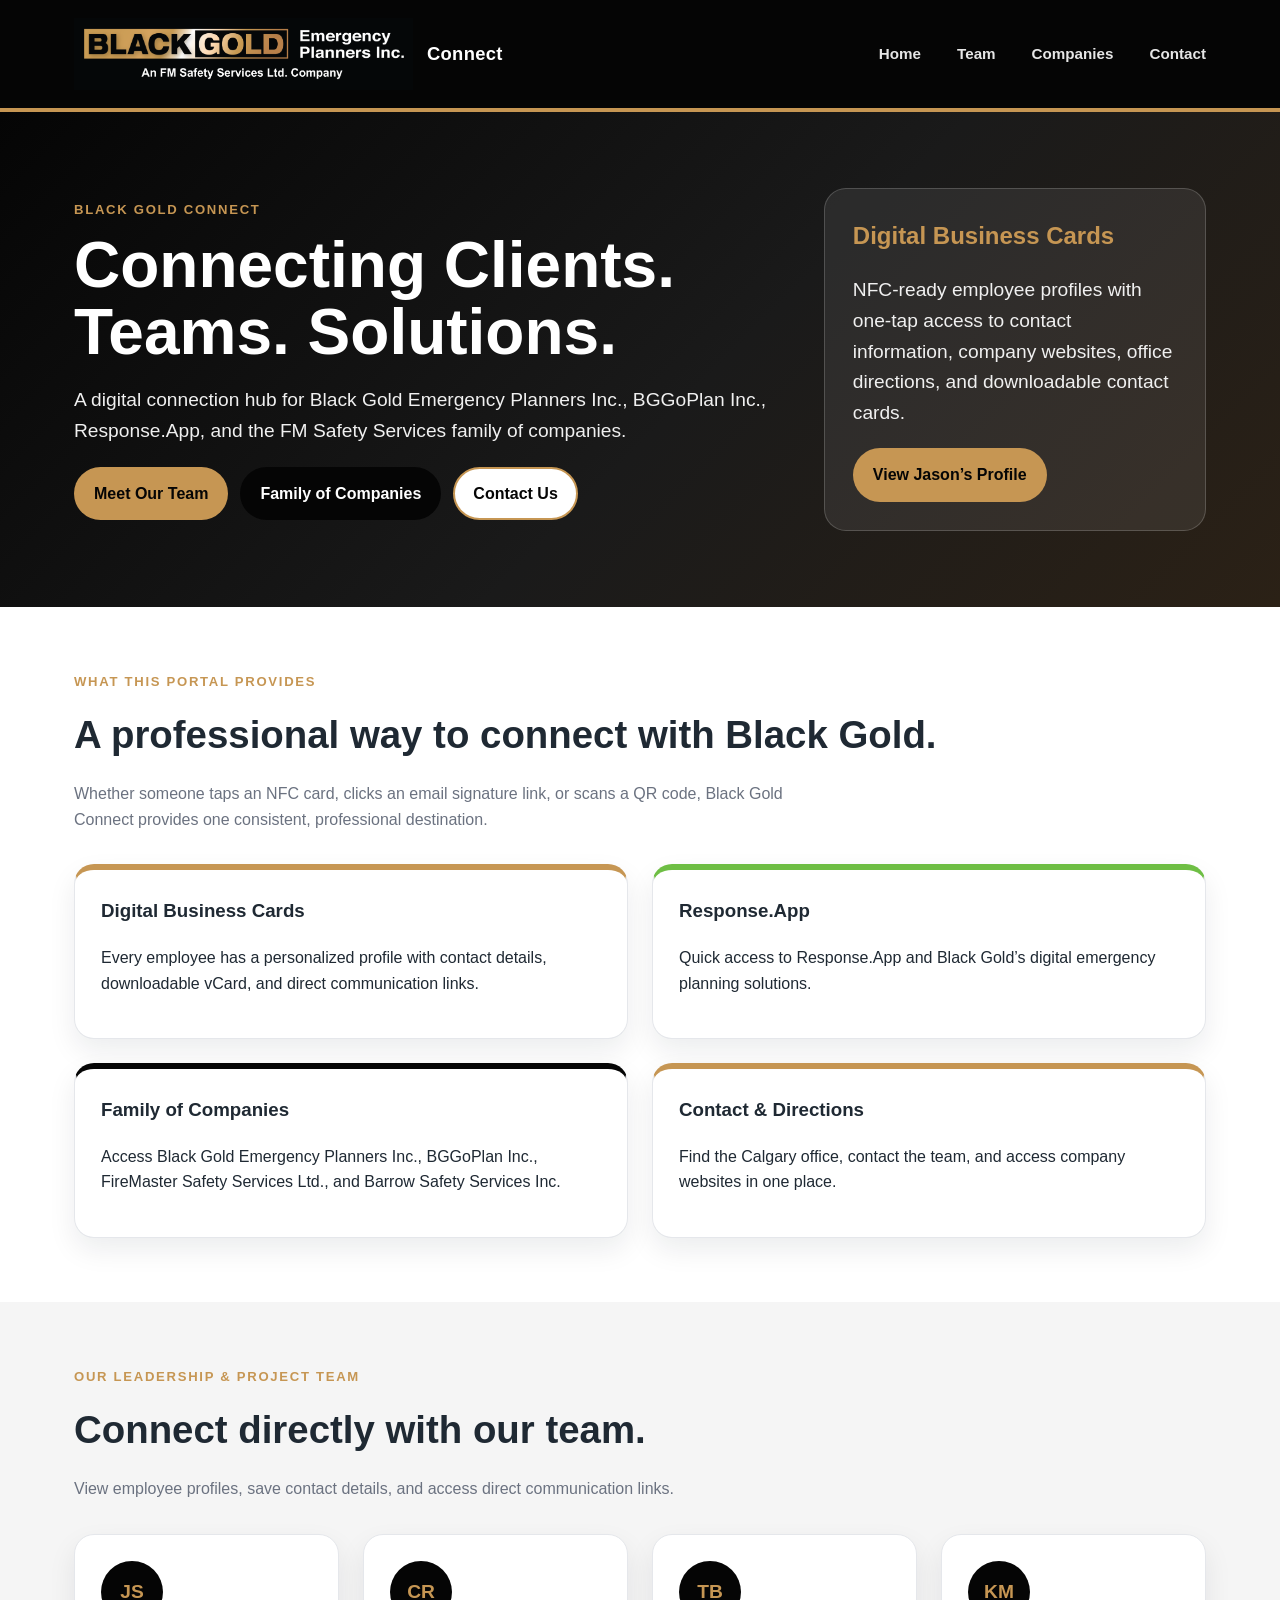
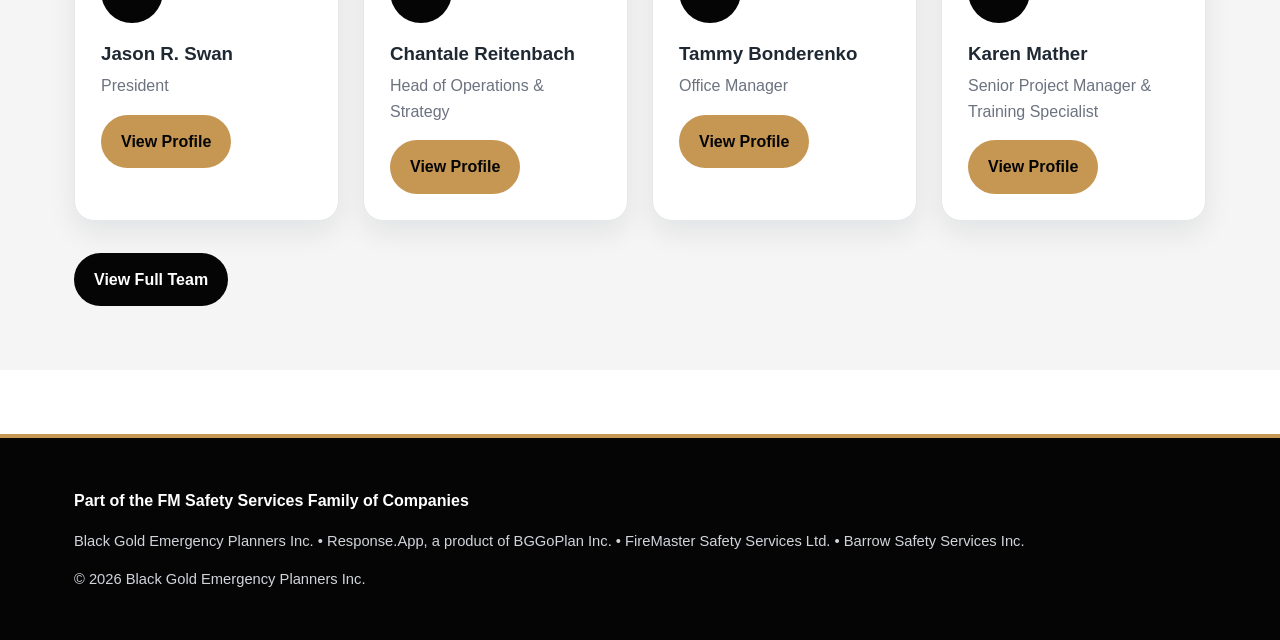
==== commit 6dbdfb78: "Add files via upload" ====
--- a/index.html
+++ b/index.html
@@ -4,9 +4,16 @@
 <meta charset="utf-8">
 <meta name="viewport" content="width=device-width, initial-scale=1">
 <title>Black Gold Connect</title>
-<meta name="description" content="Black Gold Connect digital business cards, team directory, and client connection portal.">
+<meta name="description" content="Connect with the Black Gold Emergency Planners team. Save contacts, access company information, and connect instantly.">
+<meta property="og:type" content="website">
+<meta property="og:title" content="Black Gold Connect">
+<meta property="og:description" content="Digital business cards and company connections.">
+<meta property="og:image" content="https://bgg0p1an.github.io/Black-Gold-Connect/assets/images/black-gold-logo.png">
+<meta property="og:url" content="https://bgg0p1an.github.io/Black-Gold-Connect/">
+<link rel="icon" href="assets/images/black-gold-logo.png">
 <link rel="stylesheet" href="assets/css/style.css">
 </head>
 <body>
 <a class="skip" href="#main">Skip to content</a>
-<header class="site-header"><div class="nav-wrap"><a class="brand" href="index.html"><img src="assets/images/black-gold-logo.png" alt="Black Gold Emergency Planners Inc. logo"><span class="brand-text"><strong>Black Gold Connect</strong><small>Digital Business Cards &amp; Client Connections</small></span></a><nav class="nav" aria-label="Main navigation"><a href="index.html">Home</a><a href="team.html">Team</a><a href="companies.html">Companies</a><a href="contact.html">Contact</a></nav></div></header><main id="main"><section class="hero"><div class="container hero-grid"><div><div class="eyebrow">Black Gold Connect</div><h1>Connecting Clients.<br>Teams. Solutions.</h1><p>A digital connection hub for Black Gold Emergency Planners Inc., BGGoPlan Inc., Response.App, and the FM Safety Services family of companies.</p><div class="button-row"><a class="btn gold" href="team.html">Meet Our Team</a><a class="btn black" href="companies.html">Family of Companies</a><a class="btn outline" href="contact.html">Contact Us</a></div></div><aside class="hero-card"><h2>Digital Business Cards</h2><p>NFC-ready employee profiles with one-tap access to contact information, company websites, directions, and downloadable contact cards.</p><a class="btn gold" href="jason-swan.html">View Jason’s Profile</a></aside></div></section><section class="section"><div class="container"><div class="eyebrow">What this portal provides</div><h2 class="section-title">A professional way to connect with Black Gold.</h2><p class="section-intro">Whether someone taps an NFC card, clicks an email signature link, or scans a QR code, Black Gold Connect gives clients a polished, consistent way to reach the right person and learn more about our companies.</p><div class="grid company-grid"><article class="card company-card gold"><h3>Digital Business Cards</h3><p>Individual employee profiles with direct call, email, directions, and save-contact options.</p><a class="btn gold" href="team.html">View Team</a></article><article class="card company-card green"><h3>Response.App</h3><p>Quick access to the emergency management platform clients know and use.</p><a class="btn green" href="https://www.response.app" target="_blank" rel="noopener">Visit Website</a></article><article class="card company-card black"><h3>Family of Companies</h3><p>Explore Black Gold, Response.App, FireMaster Safety Services, and Barrow Safety Services.</p><a class="btn black" href="companies.html">View Companies</a></article><article class="card company-card gold"><h3>Contact & Directions</h3><p>Find the Calgary office, contact the team, and access company websites in one place.</p><a class="btn gold" href="contact.html">Contact Us</a></article></div></div></section><section class="section alt"><div class="container"><div class="eyebrow">Our Leadership &amp; Project Team</div><h2 class="section-title">Connect directly with our team.</h2><p class="section-intro">View employee profiles, save contact details, and access direct communication links.</p><div class="grid team-grid"><article class="card team-card"><div class="initials">JS</div><h3>Jason R. Swan</h3><p>President</p><a class="btn gold" href="jason-swan.html">View Profile</a></article><article class="card team-card"><div class="initials">CR</div><h3>Chantale Reitenbach</h3><p>Head of Operations & Strategy</p><a class="btn gold" href="chantale-reitenbach.html">View Profile</a></article><article class="card team-card"><div class="initials">TB</div><h3>Tammy Bonderenko</h3><p>Office Manager</p><a class="btn gold" href="tammy-bonderenko.html">View Profile</a></article><article class="card team-card"><div class="initials">KM</div><h3>Karen Mather</h3><p>Senior Project Manager & Training Specialist</p><a class="btn gold" href="karen-mather.html">View Profile</a></article></div><div class="button-row" style="margin-top:32px"><a class="btn black" href="team.html">View Full Team</a></div></div></section></main><footer class="footer"><div class="footer-inner"><p><strong>Part of the FM Safety Services Family of Companies</strong></p><p class="small">Black Gold Emergency Planners Inc. • Response.App, a product of BGGoPlan Inc. • FireMaster Safety Services Ltd. • Barrow Safety Services Inc.</p><img class="footer-logo" src="assets/images/fm-family-logo.png" alt="FM Safety Services family logos"><p class="small">© 2026 Black Gold Emergency Planners Inc.</p></div></footer><script src="assets/js/main.js"></script></body></html>+<header class="site-header"><div class="nav-wrap"><a class="brand" href="index.html"><img src="assets/images/black-gold-logo.png" alt="Black Gold Emergency Planners Inc. logo"><span class="brand-title">Connect</span></a><nav class="nav" aria-label="Main navigation"><a href="index.html">Home</a><a href="team.html">Team</a><a href="companies.html">Companies</a><a href="contact.html">Contact</a></nav></div></header>
+<main id="main"><section class="hero"><div class="container hero-grid"><div><div class="eyebrow">Black Gold Connect</div><h1>Connecting Clients.<br>Teams. Solutions.</h1><p>A digital connection hub for Black Gold Emergency Planners Inc., BGGoPlan Inc., Response.App, and the FM Safety Services family of companies.</p><div class="button-row"><a class="btn gold" href="team.html">Meet Our Team</a><a class="btn black" href="companies.html">Family of Companies</a><a class="btn outline" href="contact.html">Contact Us</a></div></div><aside class="hero-card"><h2>Digital Business Cards</h2><p>NFC-ready employee profiles with one-tap access to contact information, company websites, office directions, and downloadable contact cards.</p><a class="btn gold" href="jason-swan.html">View Jason’s Profile</a></aside></div></section><section class="section"><div class="container"><div class="eyebrow">What this portal provides</div><h2 class="section-title">A professional way to connect with Black Gold.</h2><p class="section-intro">Whether someone taps an NFC card, clicks an email signature link, or scans a QR code, Black Gold Connect provides one consistent, professional destination.</p><div class="grid company-grid"><article class="card company-card gold"><h3>Digital Business Cards</h3><p>Every employee has a personalized profile with contact details, downloadable vCard, and direct communication links.</p></article><article class="card company-card green"><h3>Response.App</h3><p>Quick access to Response.App and Black Gold’s digital emergency planning solutions.</p></article><article class="card company-card black"><h3>Family of Companies</h3><p>Access Black Gold Emergency Planners Inc., BGGoPlan Inc., FireMaster Safety Services Ltd., and Barrow Safety Services Inc.</p></article><article class="card company-card gold"><h3>Contact & Directions</h3><p>Find the Calgary office, contact the team, and access company websites in one place.</p></article></div></div></section><section class="section" style="background:#f5f5f5"><div class="container"><div class="eyebrow">Our Leadership & Project Team</div><h2 class="section-title">Connect directly with our team.</h2><p class="section-intro">View employee profiles, save contact details, and access direct communication links.</p><div class="grid team-grid"><article class="card team-card"><div class="initials">JS</div><h3>Jason R. Swan</h3><p>President</p><a class="btn gold" href="jason-swan.html">View Profile</a></article><article class="card team-card"><div class="initials">CR</div><h3>Chantale Reitenbach</h3><p>Head of Operations & Strategy</p><a class="btn gold" href="chantale-reitenbach.html">View Profile</a></article><article class="card team-card"><div class="initials">TB</div><h3>Tammy Bonderenko</h3><p>Office Manager</p><a class="btn gold" href="tammy-bonderenko.html">View Profile</a></article><article class="card team-card"><div class="initials">KM</div><h3>Karen Mather</h3><p>Senior Project Manager & Training Specialist</p><a class="btn gold" href="karen-mather.html">View Profile</a></article></div><div class="button-row" style="margin-top:32px"><a class="btn black" href="team.html">View Full Team</a></div></div></section></main><footer class="footer"><div class="footer-inner"><p><strong>Part of the FM Safety Services Family of Companies</strong></p><p class="small">Black Gold Emergency Planners Inc. • Response.App, a product of BGGoPlan Inc. • FireMaster Safety Services Ltd. • Barrow Safety Services Inc.</p><p class="small">© 2026 Black Gold Emergency Planners Inc.</p></div></footer><script src="assets/js/main.js"></script></body></html>
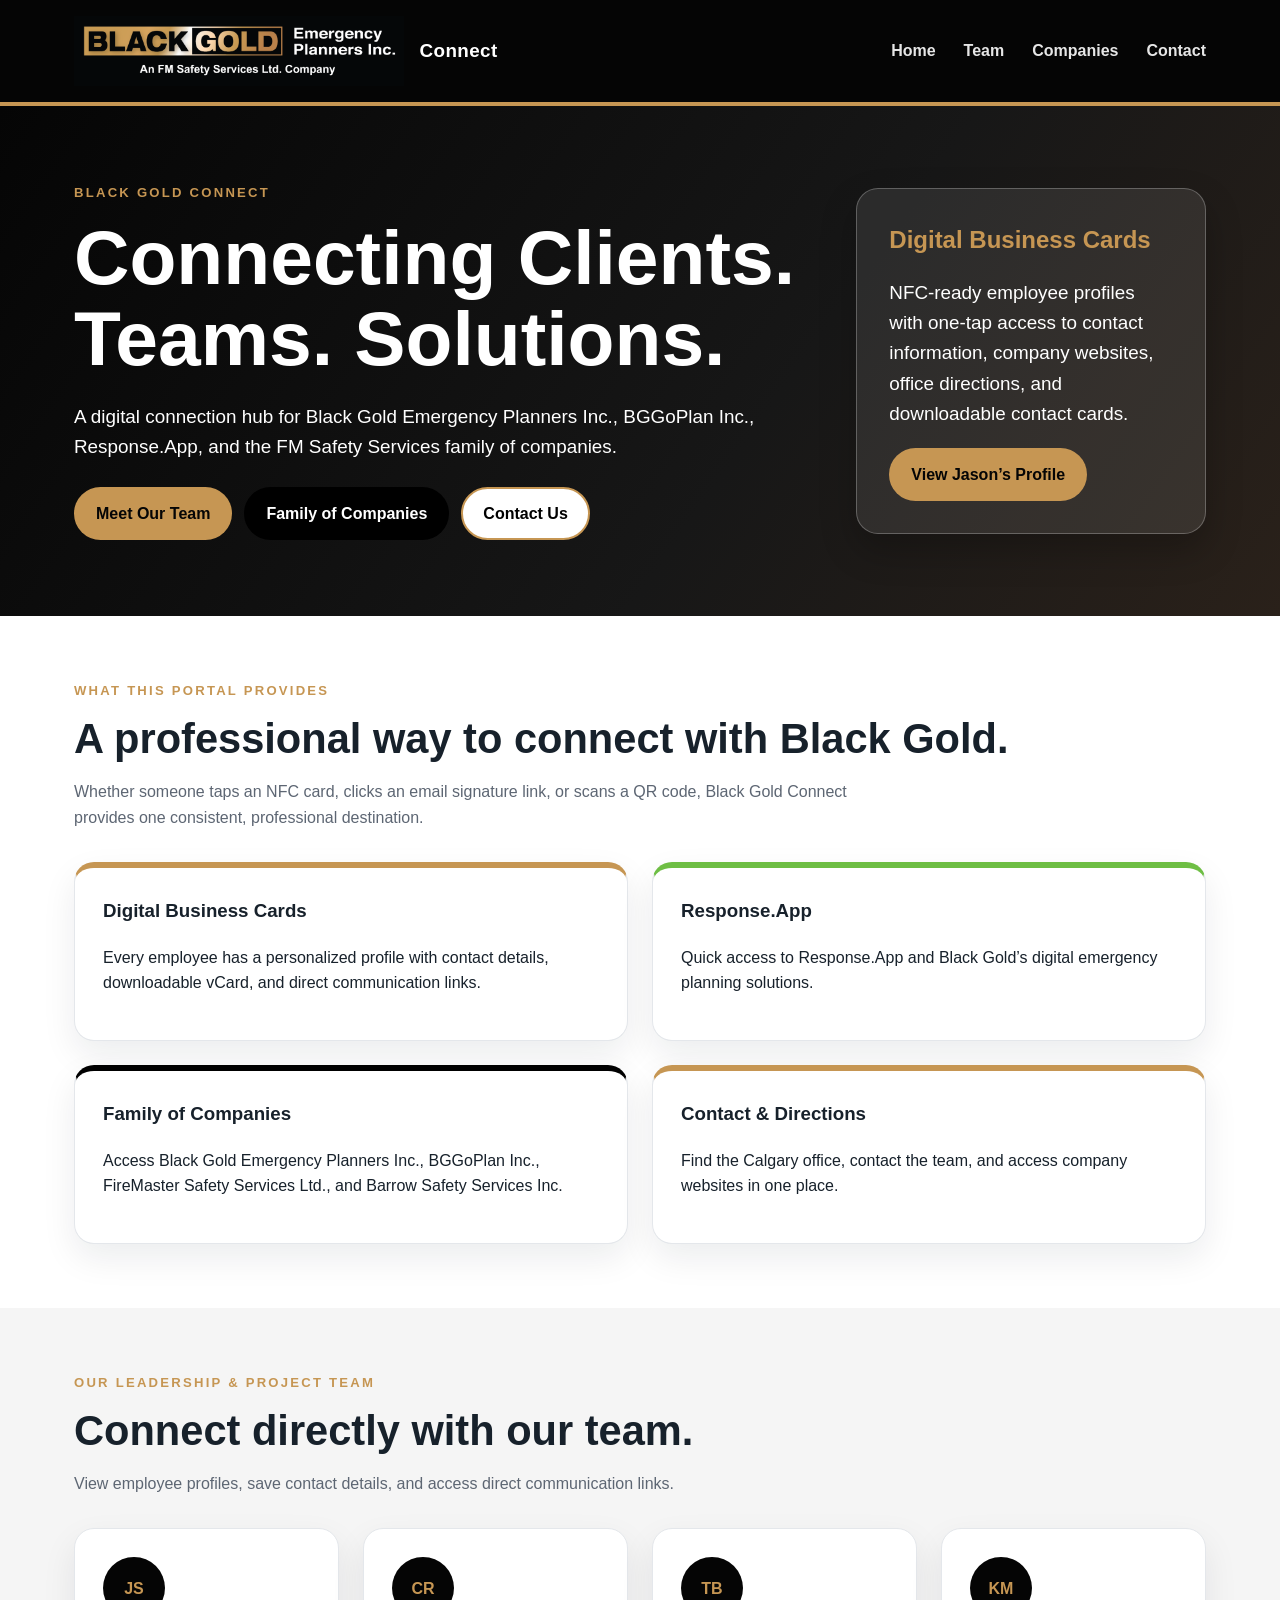
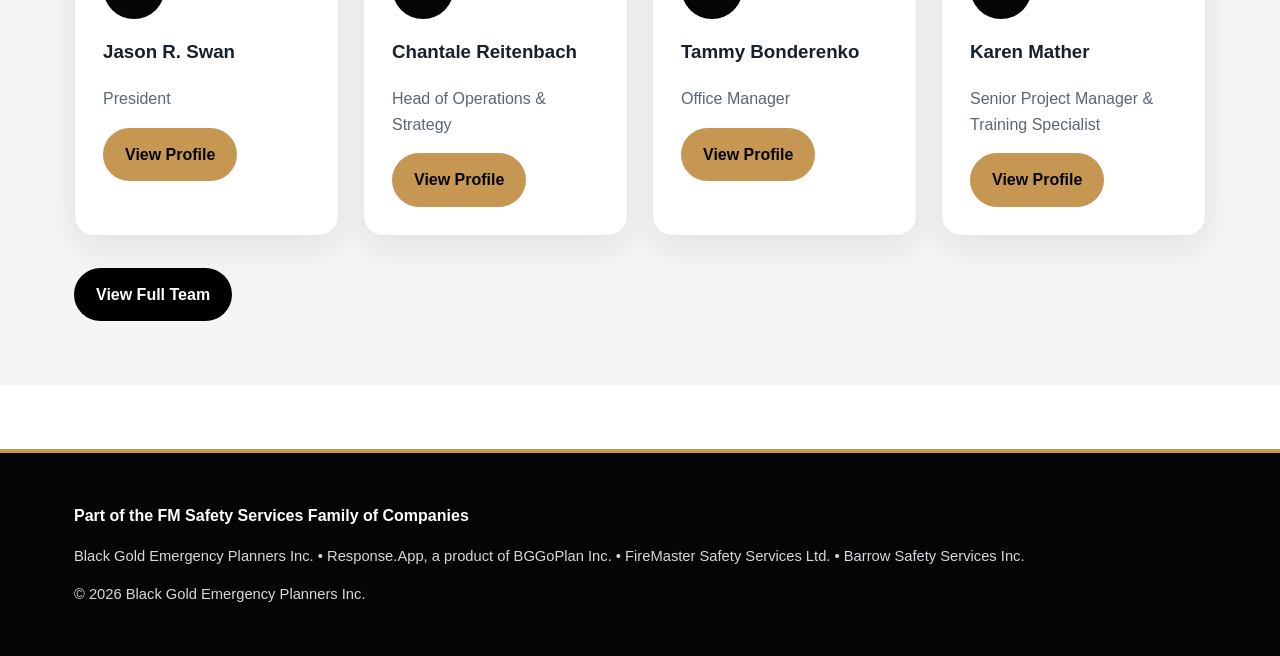
==== commit a7c2022c: "Add files via upload" ====
--- a/index.html
+++ b/index.html
@@ -1,19 +1,94 @@
 <!doctype html>
 <html lang="en">
 <head>
-<meta charset="utf-8">
-<meta name="viewport" content="width=device-width, initial-scale=1">
-<title>Black Gold Connect</title>
-<meta name="description" content="Connect with the Black Gold Emergency Planners team. Save contacts, access company information, and connect instantly.">
-<meta property="og:type" content="website">
-<meta property="og:title" content="Black Gold Connect">
-<meta property="og:description" content="Digital business cards and company connections.">
-<meta property="og:image" content="https://bgg0p1an.github.io/Black-Gold-Connect/assets/images/black-gold-logo.png">
-<meta property="og:url" content="https://bgg0p1an.github.io/Black-Gold-Connect/">
-<link rel="icon" href="assets/images/black-gold-logo.png">
-<link rel="stylesheet" href="assets/css/style.css">
+  <meta charset="utf-8">
+  <meta name="viewport" content="width=device-width, initial-scale=1">
+  <title>Black Gold Connect</title>
+  <meta name="description" content="Connect with the Black Gold Emergency Planners team. Save contacts, access company information, and connect instantly.">
+  <meta property="og:type" content="website">
+  <meta property="og:title" content="Black Gold Connect">
+  <meta property="og:description" content="Digital business cards and company connections.">
+  <meta property="og:image" content="https://bgg0p1an.github.io/Black-Gold-Connect/assets/images/black-gold-logo.png">
+  <meta property="og:url" content="https://bgg0p1an.github.io/Black-Gold-Connect/">
+  <meta property="og:site_name" content="Black Gold Connect">
+  <meta name="twitter:card" content="summary_large_image">
+  <meta name="twitter:title" content="Black Gold Connect">
+  <meta name="twitter:description" content="Digital business cards and company connections.">
+  <meta name="twitter:image" content="https://bgg0p1an.github.io/Black-Gold-Connect/assets/images/black-gold-logo.png">
+  <link rel="icon" href="assets/images/black-gold-logo.png">
+  <link rel="apple-touch-icon" href="assets/images/black-gold-logo.png">
+  <link rel="stylesheet" href="assets/css/style.css">
 </head>
 <body>
-<a class="skip" href="#main">Skip to content</a>
-<header class="site-header"><div class="nav-wrap"><a class="brand" href="index.html"><img src="assets/images/black-gold-logo.png" alt="Black Gold Emergency Planners Inc. logo"><span class="brand-title">Connect</span></a><nav class="nav" aria-label="Main navigation"><a href="index.html">Home</a><a href="team.html">Team</a><a href="companies.html">Companies</a><a href="contact.html">Contact</a></nav></div></header>
-<main id="main"><section class="hero"><div class="container hero-grid"><div><div class="eyebrow">Black Gold Connect</div><h1>Connecting Clients.<br>Teams. Solutions.</h1><p>A digital connection hub for Black Gold Emergency Planners Inc., BGGoPlan Inc., Response.App, and the FM Safety Services family of companies.</p><div class="button-row"><a class="btn gold" href="team.html">Meet Our Team</a><a class="btn black" href="companies.html">Family of Companies</a><a class="btn outline" href="contact.html">Contact Us</a></div></div><aside class="hero-card"><h2>Digital Business Cards</h2><p>NFC-ready employee profiles with one-tap access to contact information, company websites, office directions, and downloadable contact cards.</p><a class="btn gold" href="jason-swan.html">View Jason’s Profile</a></aside></div></section><section class="section"><div class="container"><div class="eyebrow">What this portal provides</div><h2 class="section-title">A professional way to connect with Black Gold.</h2><p class="section-intro">Whether someone taps an NFC card, clicks an email signature link, or scans a QR code, Black Gold Connect provides one consistent, professional destination.</p><div class="grid company-grid"><article class="card company-card gold"><h3>Digital Business Cards</h3><p>Every employee has a personalized profile with contact details, downloadable vCard, and direct communication links.</p></article><article class="card company-card green"><h3>Response.App</h3><p>Quick access to Response.App and Black Gold’s digital emergency planning solutions.</p></article><article class="card company-card black"><h3>Family of Companies</h3><p>Access Black Gold Emergency Planners Inc., BGGoPlan Inc., FireMaster Safety Services Ltd., and Barrow Safety Services Inc.</p></article><article class="card company-card gold"><h3>Contact & Directions</h3><p>Find the Calgary office, contact the team, and access company websites in one place.</p></article></div></div></section><section class="section" style="background:#f5f5f5"><div class="container"><div class="eyebrow">Our Leadership & Project Team</div><h2 class="section-title">Connect directly with our team.</h2><p class="section-intro">View employee profiles, save contact details, and access direct communication links.</p><div class="grid team-grid"><article class="card team-card"><div class="initials">JS</div><h3>Jason R. Swan</h3><p>President</p><a class="btn gold" href="jason-swan.html">View Profile</a></article><article class="card team-card"><div class="initials">CR</div><h3>Chantale Reitenbach</h3><p>Head of Operations & Strategy</p><a class="btn gold" href="chantale-reitenbach.html">View Profile</a></article><article class="card team-card"><div class="initials">TB</div><h3>Tammy Bonderenko</h3><p>Office Manager</p><a class="btn gold" href="tammy-bonderenko.html">View Profile</a></article><article class="card team-card"><div class="initials">KM</div><h3>Karen Mather</h3><p>Senior Project Manager & Training Specialist</p><a class="btn gold" href="karen-mather.html">View Profile</a></article></div><div class="button-row" style="margin-top:32px"><a class="btn black" href="team.html">View Full Team</a></div></div></section></main><footer class="footer"><div class="footer-inner"><p><strong>Part of the FM Safety Services Family of Companies</strong></p><p class="small">Black Gold Emergency Planners Inc. • Response.App, a product of BGGoPlan Inc. • FireMaster Safety Services Ltd. • Barrow Safety Services Inc.</p><p class="small">© 2026 Black Gold Emergency Planners Inc.</p></div></footer><script src="assets/js/main.js"></script></body></html>+  <a class="skip" href="#main">Skip to content</a>
+  <header class="site-header">
+    <div class="nav-wrap">
+      <a class="brand" href="index.html">
+        <img src="assets/images/black-gold-logo.png" alt="Black Gold Emergency Planners Inc. logo">
+        <span class="brand-title">Connect</span>
+      </a>
+      <nav class="nav" aria-label="Main navigation">
+        <a href="index.html">Home</a>
+        <a href="team.html">Team</a>
+        <a href="companies.html">Companies</a>
+        <a href="contact.html">Contact</a>
+      </nav>
+    </div>
+  </header>
+  <main id="main">
+    <section class="hero">
+      <div class="container hero-grid">
+        <div>
+          <div class="eyebrow">Black Gold Connect</div>
+          <h1>Connecting Clients.<br>Teams. Solutions.</h1>
+          <p>A digital connection hub for Black Gold Emergency Planners Inc., BGGoPlan Inc., Response.App, and the FM Safety Services family of companies.</p>
+          <div class="button-row">
+            <a class="btn gold" href="team.html">Meet Our Team</a>
+            <a class="btn black" href="companies.html">Family of Companies</a>
+            <a class="btn outline" href="contact.html">Contact Us</a>
+          </div>
+        </div>
+        <aside class="hero-card">
+          <h2>Digital Business Cards</h2>
+          <p>NFC-ready employee profiles with one-tap access to contact information, company websites, office directions, and downloadable contact cards.</p>
+          <a class="btn gold" href="jason-swan.html">View Jason’s Profile</a>
+        </aside>
+      </div>
+    </section>
+
+    <section class="section">
+      <div class="container">
+        <div class="eyebrow">What this portal provides</div>
+        <h2 class="section-title">A professional way to connect with Black Gold.</h2>
+        <p class="section-intro">Whether someone taps an NFC card, clicks an email signature link, or scans a QR code, Black Gold Connect provides one consistent, professional destination.</p>
+        <div class="grid company-grid">
+          <article class="card company-card gold"><h3>Digital Business Cards</h3><p>Every employee has a personalized profile with contact details, downloadable vCard, and direct communication links.</p></article>
+          <article class="card company-card green"><h3>Response.App</h3><p>Quick access to Response.App and Black Gold’s digital emergency planning solutions.</p></article>
+          <article class="card company-card black"><h3>Family of Companies</h3><p>Access Black Gold Emergency Planners Inc., BGGoPlan Inc., FireMaster Safety Services Ltd., and Barrow Safety Services Inc.</p></article>
+          <article class="card company-card gold"><h3>Contact & Directions</h3><p>Find the Calgary office, contact the team, and access company websites in one place.</p></article>
+        </div>
+      </div>
+    </section>
+
+    <section class="section" style="background:#f5f5f5;">
+      <div class="container">
+        <div class="eyebrow">Our Leadership &amp; Project Team</div>
+        <h2 class="section-title">Connect directly with our team.</h2>
+        <p class="section-intro">View employee profiles, save contact details, and access direct communication links.</p>
+        <div class="grid team-grid">
+          <article class="card team-card"><div class="initials">JS</div><h3>Jason R. Swan</h3><p>President</p><a class="btn gold" href="jason-swan.html">View Profile</a></article><article class="card team-card"><div class="initials">CR</div><h3>Chantale Reitenbach</h3><p>Head of Operations &amp; Strategy</p><a class="btn gold" href="chantale-reitenbach.html">View Profile</a></article><article class="card team-card"><div class="initials">TB</div><h3>Tammy Bonderenko</h3><p>Office Manager</p><a class="btn gold" href="tammy-bonderenko.html">View Profile</a></article><article class="card team-card"><div class="initials">KM</div><h3>Karen Mather</h3><p>Senior Project Manager &amp; Training Specialist</p><a class="btn gold" href="karen-mather.html">View Profile</a></article>
+        </div>
+        <div class="button-row" style="margin-top:32px;"><a class="btn black" href="team.html">View Full Team</a></div>
+      </div>
+    </section>
+  </main>
+  <footer class="footer">
+    <div class="footer-inner">
+      <p><strong>Part of the FM Safety Services Family of Companies</strong></p>
+      <p class="small">Black Gold Emergency Planners Inc. • Response.App, a product of BGGoPlan Inc. • FireMaster Safety Services Ltd. • Barrow Safety Services Inc.</p>
+      <p class="small">© 2026 Black Gold Emergency Planners Inc.</p>
+    </div>
+  </footer>
+  <script src="assets/js/main.js"></script>
+</body>
+</html>
--- a/assets/css/style.css
+++ b/assets/css/style.css
@@ -1,487 +1,2 @@
-:root {
-    --gold: rgb(198, 150, 83);
-    --gold-dark: rgb(158, 116, 61);
-    --response: rgb(110, 190, 68);
-    --black: #050505;
-    --charcoal: #1f2933;
-    --gray: #6b7280;
-    --light-gray: #f5f5f5;
-    --white: #ffffff;
-    --border: #e5e7eb;
-}
 
-* {
-    box-sizing: border-box;
-}
-
-body {
-    margin: 0;
-    font-family: "Segoe UI", Arial, sans-serif;
-    color: var(--charcoal);
-    background: var(--white);
-    line-height: 1.6;
-}
-
-a {
-    color: inherit;
-    text-decoration: none;
-}
-
-img {
-    max-width: 100%;
-    height: auto;
-}
-
-.skip {
-    position: absolute;
-    left: -999px;
-    top: 0;
-    background: var(--gold);
-    color: var(--black);
-    padding: 10px 14px;
-    z-index: 999;
-}
-
-.skip:focus {
-    left: 10px;
-    top: 10px;
-}
-
-.site-header {
-    background: var(--black);
-    border-bottom: 4px solid var(--gold);
-}
-
-.nav-wrap {
-    max-width: 1180px;
-    margin: 0 auto;
-    padding: 18px 24px;
-    display: flex;
-    align-items: center;
-    justify-content: space-between;
-    gap: 20px;
-}
-
-.brand {
-    display: flex;
-    align-items: center;
-    gap: 14px;
-    color: var(--white);
-    font-weight: 700;
-    letter-spacing: 0.02em;
-}
-
-.brand img {
-    max-height: 72px;
-    width: auto;
-}
-
-.brand-title {
-    font-size: 1.15rem;
-    color: var(--white);
-}
-
-.nav {
-    display: flex;
-    gap: 36px;
-    align-items:center;
-}
-
-.nav a {
-    color: var(--white);
-    font-weight: 600;
-    font-size: 0.95rem;
-    opacity: 0.9;
-}
-
-.nav a:hover {
-    color: var(--gold);
-}
-
-.container {
-    max-width: 1180px;
-    margin: 0 auto;
-    padding: 0 24px;
-}
-
-.hero {
-    background: linear-gradient(135deg, #050505 0%, #1a1a1a 55%, #2b2116 100%);
-    color: var(--white);
-    padding: 76px 0;
-}
-
-.hero-grid {
-    display: grid;
-    grid-template-columns: 1.3fr 0.7fr;
-    gap: 40px;
-    align-items: center;
-}
-
-.eyebrow {
-    color: var(--gold);
-    text-transform: uppercase;
-    letter-spacing: 0.13em;
-    font-size: 0.82rem;
-    font-weight: 700;
-    margin-bottom: 12px;
-}
-
-.hero h1,
-.page-title {
-    font-size: clamp(2.2rem, 5vw, 4.5rem);
-    line-height: 1.05;
-    margin: 0 0 18px;
-}
-
-.hero p {
-    font-size: 1.2rem;
-    max-width: 760px;
-    color: #f0f0f0;
-}
-
-.hero-card {
-    background: rgba(255, 255, 255, 0.08);
-    border: 1px solid rgba(255, 255, 255, 0.18);
-    border-radius: 22px;
-    padding: 28px;
-}
-
-.hero-card h2 {
-    color: var(--gold);
-    margin-top: 0;
-}
-
-.page-hero {
-    background: var(--light-gray);
-    padding: 60px 0;
-    border-bottom: 1px solid var(--border);
-}
-
-.page-hero p {
-    max-width: 760px;
-    font-size: 1.1rem;
-}
-
-.section {
-    padding: 64px 0;
-}
-
-.section-title {
-    font-size: clamp(1.8rem, 3vw, 2.5rem);
-    margin: 0 0 12px;
-}
-
-.section-intro {
-    color: var(--gray);
-    max-width: 760px;
-    margin-bottom: 32px;
-}
-
-.grid {
-    display: grid;
-    gap: 24px;
-}
-
-.company-grid {
-    grid-template-columns: repeat(2, minmax(0, 1fr));
-}
-
-.team-grid {
-    grid-template-columns: repeat(4, minmax(0, 1fr));
-}
-
-.card {
-    background: var(--white);
-    border: 1px solid var(--border);
-    border-radius: 20px;
-    padding: 26px;
-    box-shadow: 0 12px 28px rgba(15, 23, 42, 0.08);
-}
-
-.card h2,
-.card h3 {
-    margin-top: 0;
-}
-
-.card p {
-    color: var(--charcoal);
-}
-
-.company-logo {
-    max-height: 70px;
-    width: auto;
-    margin-bottom: 18px;
-}
-
-.company-card.black {
-    border-top: 6px solid var(--black);
-}
-
-.company-card.gold {
-    border-top: 6px solid var(--gold);
-}
-
-.company-card.green {
-    border-top: 6px solid var(--response);
-}
-
-.company-card.red {
-    border-top: 6px solid #c8102e;
-}
-
-.profile {
-    padding: 64px 0;
-}
-
-.profile-card {
-    max-width: 760px;
-    margin: 0 auto;
-    text-align: center;
-    background: var(--white);
-    border: 1px solid var(--border);
-    border-radius: 28px;
-    padding: 38px;
-    box-shadow: 0 18px 38px rgba(15, 23, 42, 0.12);
-}
-
-.profile-logo {
-    max-height: 72px;
-    margin-bottom: 26px;
-}
-
-.profile-name {
-    font-size: clamp(2rem, 4vw, 3.2rem);
-    line-height: 1.1;
-    margin: 0;
-}
-
-.credentials {
-    color: var(--gold);
-    font-weight: 700;
-    margin-top: 8px;
-}
-
-.profile-title {
-    font-size: 1.2rem;
-    font-weight: 700;
-    margin-top: 16px;
-}
-
-.profile-company {
-    color: var(--gray);
-    margin-bottom: 28px;
-}
-
-.button-row {
-    display: flex;
-    flex-wrap: wrap;
-    gap: 12px;
-    margin-top: 20px;
-}
-
-.profile-card .button-row {
-    justify-content: center;
-}
-
-.btn {
-    display: inline-flex;
-    align-items: center;
-    justify-content: center;
-    min-height: 46px;
-    padding: 12px 18px;
-    border-radius: 999px;
-    font-weight: 700;
-    border: 2px solid transparent;
-    transition: 0.2s ease;
-}
-
-.btn.gold {
-    background: var(--gold);
-    color: var(--black);
-}
-
-.btn.gold:hover {
-    background: var(--gold-dark);
-    color: var(--white);
-}
-
-.btn.black {
-    background: var(--black);
-    color: var(--white);
-}
-
-.btn.black:hover {
-    background: var(--gold);
-    color: var(--black);
-}
-
-.btn.green {
-    background: var(--response);
-    color: var(--black);
-}
-
-.btn.outline {
-    border-color: var(--gold);
-    color: var(--black);
-    background: var(--white);
-}
-
-.btn.outline:hover {
-    background: var(--gold);
-}
-
-.team-card {
-    text-align: left;
-}
-
-.initials {
-    width: 62px;
-    height: 62px;
-    border-radius: 50%;
-    background: var(--black);
-    color: var(--gold);
-    display: flex;
-    align-items: center;
-    justify-content: center;
-    font-weight: 800;
-    font-size: 1.2rem;
-    margin-bottom: 16px;
-}
-
-.team-card h3 {
-    margin-bottom: 4px;
-}
-
-.team-card p {
-    color: var(--gray);
-    margin-top: 0;
-}
-
-.contact-list {
-    display: grid;
-    gap: 12px;
-}
-
-.contact-list a {
-    color: var(--black);
-    font-weight: 700;
-    border-bottom: 1px solid var(--border);
-    padding-bottom: 10px;
-}
-
-.contact-list a:hover {
-    color: var(--gold-dark);
-}
-
-.footer {
-    background: var(--black);
-    color: var(--white);
-    margin-top: 64px;
-    border-top: 4px solid var(--gold);
-}
-
-.footer-inner {
-    max-width: 1180px;
-    margin: 0 auto;
-    padding: 34px 24px;
-}
-
-.footer .small {
-    color: #d1d5db;
-    font-size: 0.92rem;
-}
-
-.badge {
-    display: inline-block;
-    background: rgba(198, 150, 83, 0.16);
-    color: var(--black);
-    border: 1px solid rgba(198, 150, 83, 0.45);
-    border-radius: 999px;
-    padding: 6px 12px;
-    font-size: 0.85rem;
-    font-weight: 700;
-}
-
-@media (max-width: 900px) {
-    .nav-wrap {
-        align-items: flex-start;
-        flex-direction: column;
-    }
-
-    .hero-grid,
-    .company-grid {
-        grid-template-columns: 1fr;
-    }
-
-    .team-grid {
-        grid-template-columns: repeat(2, minmax(0, 1fr));
-    }
-}
-
-@media (max-width: 600px) {
-    .nav-wrap {
-        padding: 16px;
-    }
-
-    .brand {
-        align-items: flex-start;
-    }
-
-    .brand img {
-        max-height: 46px;
-    }
-
-    .nav {
-        gap: 12px;
-    }
-
-    .hero,
-    .page-hero {
-        padding: 46px 0;
-    }
-
-    .section {
-        padding: 42px 0;
-    }
-
-    .container {
-        padding: 0 18px;
-    }
-
-    .team-grid {
-        grid-template-columns: 1fr;
-    }
-
-    .profile-card {
-        padding: 28px 18px;
-        border-radius: 22px;
-    }
-
-    .button-row {
-        flex-direction: column;
-    }
-
-    .btn {
-        width: 100%;
-    }
-.brand{
-    display:flex;
-    align-items:center;
-    gap:18px;
-}
-
-.brand-text{
-    display:flex;
-    flex-direction:column;
-}
-
-.brand-title{
-    color:white;
-    font-size:1.6rem;
-    font-weight:700;
-}
-
-.brand-subtitle{
-    color:#c7c7c7;
-    font-size:.85rem;
-}
+:root{--gold:rgb(198,150,83);--gold-dark:rgb(155,110,52);--response:rgb(110,190,68);--black:#050505;--charcoal:#17212b;--gray:#5d6673;--light:#f5f5f5;--white:#fff;--border:#e4e7eb;--red:#c8102e}*{box-sizing:border-box}body{margin:0;font-family:"Segoe UI",Arial,sans-serif;color:var(--charcoal);background:#fff;line-height:1.6}a{text-decoration:none;color:inherit}img{max-width:100%;height:auto}.skip{position:absolute;left:-999px;top:0;background:var(--gold);color:#000;padding:10px 14px;z-index:99}.skip:focus{left:10px;top:10px}.container{max-width:1180px;margin:0 auto;padding:0 24px}.site-header{background:#050505;border-bottom:4px solid var(--gold)}.nav-wrap{max-width:1180px;margin:0 auto;padding:16px 24px;display:flex;align-items:center;justify-content:space-between;gap:24px}.brand{display:flex;align-items:center;gap:16px;color:#fff;font-weight:800}.brand img{height:70px;width:auto;display:block}.brand-title{font-size:1.18rem;color:#fff;letter-spacing:.02em}.nav{display:flex;align-items:center;gap:28px;flex-wrap:wrap}.nav a{color:#fff;font-weight:700;opacity:.9}.nav a:hover{color:var(--gold)}.hero{background:linear-gradient(125deg,#050505 0%,#171717 60%,#2a211a 100%);color:#fff;padding:76px 0}.hero-grid{display:grid;grid-template-columns:1.35fr .65fr;gap:56px;align-items:center}.eyebrow{text-transform:uppercase;letter-spacing:.17em;color:var(--gold);font-weight:800;font-size:.82rem;margin-bottom:14px}.hero h1,.page-title{font-size:clamp(2.6rem,6vw,5.2rem);line-height:1.05;margin:0 0 24px}.hero p{font-size:1.18rem;color:#fff;max-width:780px}.hero-card{background:rgba(255,255,255,.09);border:1px solid rgba(255,255,255,.25);border-radius:22px;padding:32px;box-shadow:0 16px 36px rgba(0,0,0,.24)}.hero-card h2{color:var(--gold);margin:0 0 12px}.page-hero{background:var(--light);padding:72px 0;border-bottom:1px solid var(--border)}.page-hero p{font-size:1.12rem;max-width:760px}.section{padding:64px 0}.section-title{font-size:clamp(1.8rem,3.5vw,2.6rem);line-height:1.15;margin:0 0 16px}.section-intro{color:var(--gray);max-width:820px;margin-bottom:32px}.grid{display:grid;gap:24px}.company-grid{grid-template-columns:repeat(2,minmax(0,1fr))}.team-grid{grid-template-columns:repeat(4,minmax(0,1fr))}.card{background:#fff;border:1px solid var(--border);border-radius:20px;padding:28px;box-shadow:0 14px 34px rgba(15,23,42,.08)}.card h2,.card h3{margin-top:0}.company-card.gold{border-top:6px solid var(--gold)}.company-card.green{border-top:6px solid var(--response)}.company-card.black{border-top:6px solid #000}.company-card.red{border-top:6px solid var(--red)}.button-row{display:flex;gap:12px;flex-wrap:wrap;margin-top:24px}.btn{display:inline-flex;align-items:center;justify-content:center;min-height:48px;padding:12px 20px;border-radius:999px;font-weight:800;border:2px solid transparent;transition:.2s ease}.btn.gold{background:var(--gold);color:#050505}.btn.gold:hover{background:var(--gold-dark);color:#fff}.btn.black{background:#000;color:#fff}.btn.black:hover{background:var(--gold);color:#000}.btn.green{background:var(--response);color:#000}.btn.outline{background:#fff;color:#000;border-color:var(--gold)}.btn.outline:hover{background:var(--gold)}.team-card .initials,.initials{height:62px;width:62px;border-radius:50%;display:flex;align-items:center;justify-content:center;background:#050505;color:var(--gold);font-weight:900;margin-bottom:18px}.team-card p{color:var(--gray);margin-top:0}.profile{padding:64px 0}.profile-card{max-width:860px;margin:0 auto;text-align:center}.profile-logo{max-height:76px;margin-bottom:24px}.profile-name{font-size:clamp(2.2rem,5vw,4rem);line-height:1.05;margin:0}.credentials{color:var(--gold);font-weight:900;margin-top:8px}.profile-title{font-size:1.3rem;font-weight:800;margin:18px 0 4px}.profile-company{color:var(--gray);margin-bottom:28px}.profile-card .button-row{justify-content:center}.contact-list{display:grid;gap:0}.contact-list a{font-weight:800;padding:12px 0;border-bottom:1px solid var(--border)}.contact-list a:hover{color:var(--gold-dark)}.footer{background:#050505;color:#fff;border-top:4px solid var(--gold);margin-top:64px}.footer-inner{max-width:1180px;margin:0 auto;padding:34px 24px}.small{font-size:.92rem;color:#d5d7dc}.logo-row{display:flex;align-items:center;gap:18px;flex-wrap:wrap}.logo-card{max-height:85px;width:auto}.center{text-align:center}.notice{background:#f8f3eb;border:1px solid rgba(198,150,83,.45);border-radius:18px;padding:22px}.profile-details{display:grid;grid-template-columns:1fr 1fr;gap:20px;margin-top:28px;text-align:left}.detail-box{background:#f7f7f7;border-radius:16px;padding:18px}.detail-box strong{display:block}@media(max-width:900px){.nav-wrap{flex-direction:column;align-items:flex-start}.hero-grid,.company-grid,.profile-details{grid-template-columns:1fr}.team-grid{grid-template-columns:repeat(2,minmax(0,1fr))}.brand img{height:58px}}@media(max-width:600px){.container{padding:0 18px}.hero,.page-hero{padding:48px 0}.section{padding:42px 0}.team-grid{grid-template-columns:1fr}.button-row{flex-direction:column}.btn{width:100%}.brand{align-items:flex-start}.brand-title{font-size:1rem}.nav{gap:14px}}
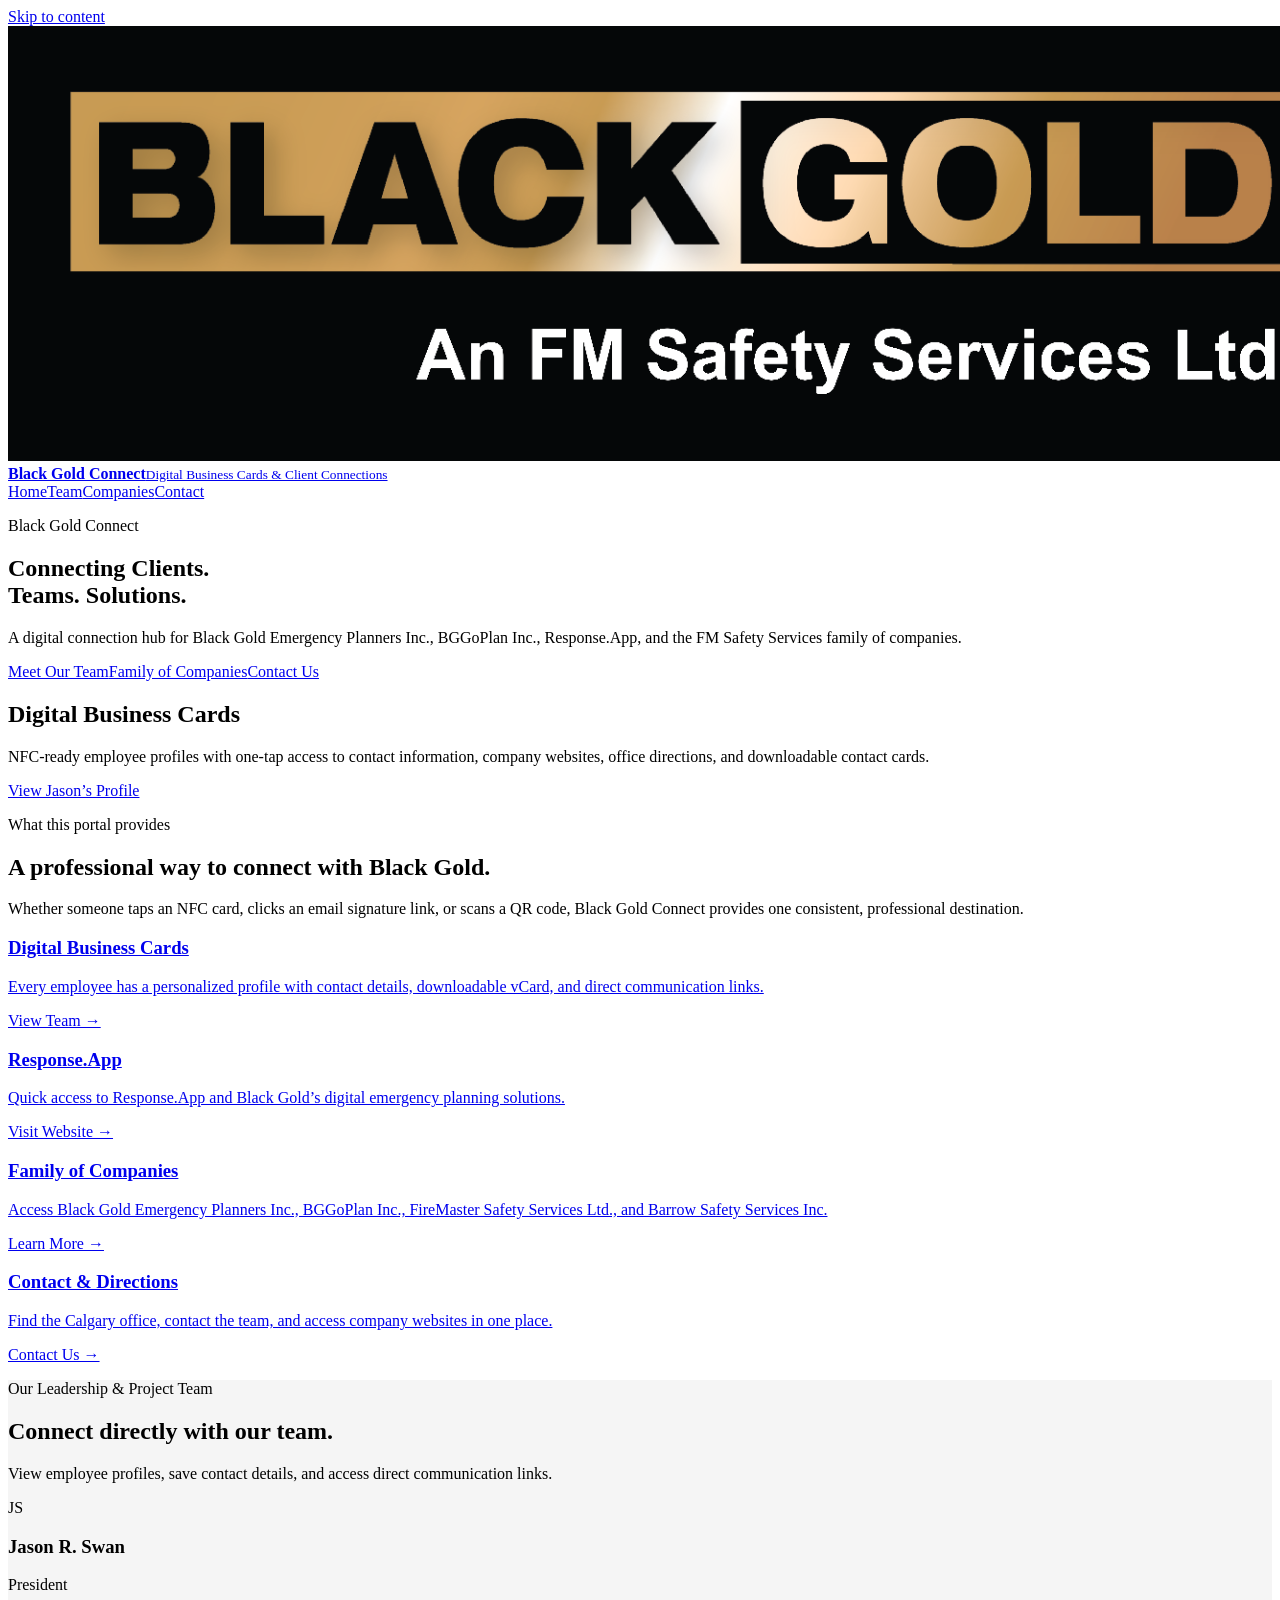
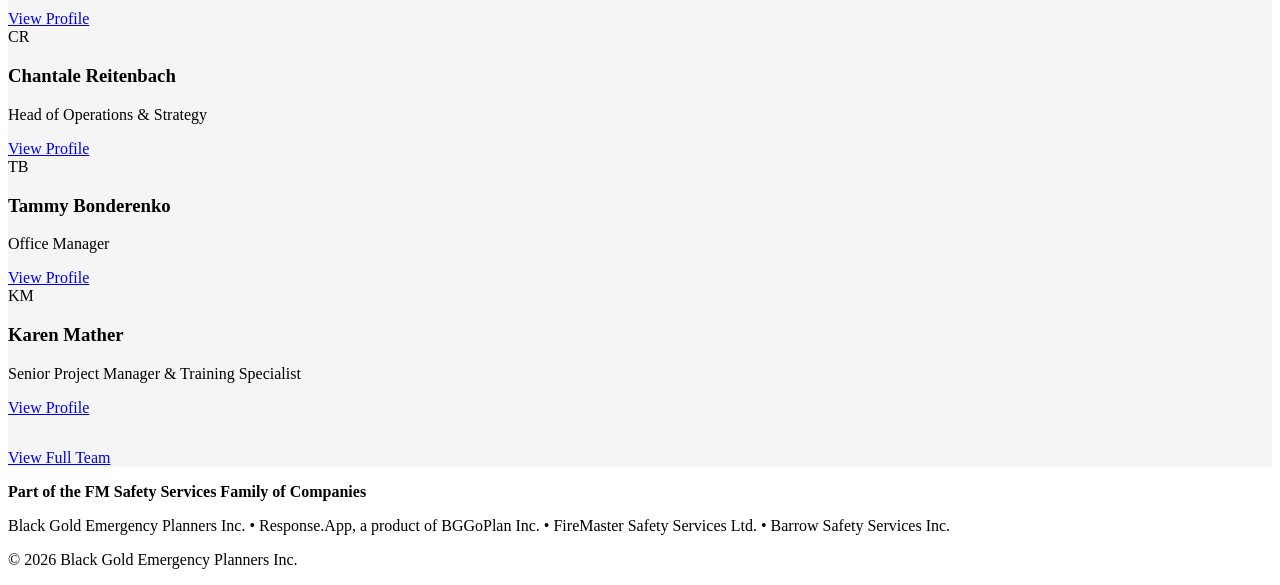
==== commit 48d14871: "Add files via upload" ====
--- a/index.html
+++ b/index.html
@@ -7,88 +7,29 @@
   <meta name="description" content="Connect with the Black Gold Emergency Planners team. Save contacts, access company information, and connect instantly.">
   <meta property="og:type" content="website">
   <meta property="og:title" content="Black Gold Connect">
-  <meta property="og:description" content="Digital business cards and company connections.">
+  <meta property="og:description" content="Connect with the Black Gold Emergency Planners team. Save contacts, access company information, and connect instantly.">
   <meta property="og:image" content="https://bgg0p1an.github.io/Black-Gold-Connect/assets/images/black-gold-logo.png">
   <meta property="og:url" content="https://bgg0p1an.github.io/Black-Gold-Connect/">
   <meta property="og:site_name" content="Black Gold Connect">
   <meta name="twitter:card" content="summary_large_image">
   <meta name="twitter:title" content="Black Gold Connect">
-  <meta name="twitter:description" content="Digital business cards and company connections.">
+  <meta name="twitter:description" content="Connect with the Black Gold Emergency Planners team. Save contacts, access company information, and connect instantly.">
   <meta name="twitter:image" content="https://bgg0p1an.github.io/Black-Gold-Connect/assets/images/black-gold-logo.png">
   <link rel="icon" href="assets/images/black-gold-logo.png">
   <link rel="apple-touch-icon" href="assets/images/black-gold-logo.png">
   <link rel="stylesheet" href="assets/css/style.css">
 </head>
 <body>
-  <a class="skip" href="#main">Skip to content</a>
-  <header class="site-header">
-    <div class="nav-wrap">
-      <a class="brand" href="index.html">
-        <img src="assets/images/black-gold-logo.png" alt="Black Gold Emergency Planners Inc. logo">
-        <span class="brand-title">Connect</span>
-      </a>
-      <nav class="nav" aria-label="Main navigation">
-        <a href="index.html">Home</a>
-        <a href="team.html">Team</a>
-        <a href="companies.html">Companies</a>
-        <a href="contact.html">Contact</a>
-      </nav>
-    </div>
-  </header>
-  <main id="main">
-    <section class="hero">
-      <div class="container hero-grid">
-        <div>
-          <div class="eyebrow">Black Gold Connect</div>
-          <h1>Connecting Clients.<br>Teams. Solutions.</h1>
-          <p>A digital connection hub for Black Gold Emergency Planners Inc., BGGoPlan Inc., Response.App, and the FM Safety Services family of companies.</p>
-          <div class="button-row">
-            <a class="btn gold" href="team.html">Meet Our Team</a>
-            <a class="btn black" href="companies.html">Family of Companies</a>
-            <a class="btn outline" href="contact.html">Contact Us</a>
-          </div>
-        </div>
-        <aside class="hero-card">
-          <h2>Digital Business Cards</h2>
-          <p>NFC-ready employee profiles with one-tap access to contact information, company websites, office directions, and downloadable contact cards.</p>
-          <a class="btn gold" href="jason-swan.html">View Jason’s Profile</a>
-        </aside>
-      </div>
-    </section>
-
-    <section class="section">
-      <div class="container">
-        <div class="eyebrow">What this portal provides</div>
-        <h2 class="section-title">A professional way to connect with Black Gold.</h2>
-        <p class="section-intro">Whether someone taps an NFC card, clicks an email signature link, or scans a QR code, Black Gold Connect provides one consistent, professional destination.</p>
-        <div class="grid company-grid">
-          <article class="card company-card gold"><h3>Digital Business Cards</h3><p>Every employee has a personalized profile with contact details, downloadable vCard, and direct communication links.</p></article>
-          <article class="card company-card green"><h3>Response.App</h3><p>Quick access to Response.App and Black Gold’s digital emergency planning solutions.</p></article>
-          <article class="card company-card black"><h3>Family of Companies</h3><p>Access Black Gold Emergency Planners Inc., BGGoPlan Inc., FireMaster Safety Services Ltd., and Barrow Safety Services Inc.</p></article>
-          <article class="card company-card gold"><h3>Contact & Directions</h3><p>Find the Calgary office, contact the team, and access company websites in one place.</p></article>
-        </div>
-      </div>
-    </section>
-
-    <section class="section" style="background:#f5f5f5;">
-      <div class="container">
-        <div class="eyebrow">Our Leadership &amp; Project Team</div>
-        <h2 class="section-title">Connect directly with our team.</h2>
-        <p class="section-intro">View employee profiles, save contact details, and access direct communication links.</p>
-        <div class="grid team-grid">
-          <article class="card team-card"><div class="initials">JS</div><h3>Jason R. Swan</h3><p>President</p><a class="btn gold" href="jason-swan.html">View Profile</a></article><article class="card team-card"><div class="initials">CR</div><h3>Chantale Reitenbach</h3><p>Head of Operations &amp; Strategy</p><a class="btn gold" href="chantale-reitenbach.html">View Profile</a></article><article class="card team-card"><div class="initials">TB</div><h3>Tammy Bonderenko</h3><p>Office Manager</p><a class="btn gold" href="tammy-bonderenko.html">View Profile</a></article><article class="card team-card"><div class="initials">KM</div><h3>Karen Mather</h3><p>Senior Project Manager &amp; Training Specialist</p><a class="btn gold" href="karen-mather.html">View Profile</a></article>
-        </div>
-        <div class="button-row" style="margin-top:32px;"><a class="btn black" href="team.html">View Full Team</a></div>
-      </div>
-    </section>
-  </main>
-  <footer class="footer">
-    <div class="footer-inner">
-      <p><strong>Part of the FM Safety Services Family of Companies</strong></p>
-      <p class="small">Black Gold Emergency Planners Inc. • Response.App, a product of BGGoPlan Inc. • FireMaster Safety Services Ltd. • Barrow Safety Services Inc.</p>
-      <p class="small">© 2026 Black Gold Emergency Planners Inc.</p>
-    </div>
-  </footer>
-  <script src="assets/js/main.js"></script>
+<a class="skip" href="#main">Skip to content</a>
+<header class="site-header"><div class="nav-wrap"><a class="brand" href="index.html"><img src="assets/images/black-gold-logo.png" alt="Black Gold Emergency Planners Inc. logo"><span class="brand-text"><strong>Black Gold Connect</strong><small>Digital Business Cards &amp; Client Connections</small></span></a><nav class="nav" aria-label="Main navigation"><a href="index.html" aria-current="page">Home</a><a href="team.html" >Team</a><a href="companies.html" >Companies</a><a href="contact.html" >Contact</a></nav></div></header>
+<main id="main">
+<section class="hero"><div class="container hero-grid"><div><p class="eyebrow">Black Gold Connect</p><h1>Connecting Clients.<br>Teams. Solutions.</h1><p>A digital connection hub for Black Gold Emergency Planners Inc., BGGoPlan Inc., Response.App, and the FM Safety Services family of companies.</p><div class="button-row"><a class="btn gold" href="team.html">Meet Our Team</a><a class="btn black" href="companies.html">Family of Companies</a><a class="btn outline" href="contact.html">Contact Us</a></div></div><aside class="hero-card"><h2>Digital Business Cards</h2><p>NFC-ready employee profiles with one-tap access to contact information, company websites, office directions, and downloadable contact cards.</p><a class="btn gold" href="jason-swan.html">View Jason’s Profile</a></aside></div></section><section class="section"><div class="container"><p class="eyebrow">What this portal provides</p><h2 class="section-title">A professional way to connect with Black Gold.</h2><p class="section-intro">Whether someone taps an NFC card, clicks an email signature link, or scans a QR code, Black Gold Connect provides one consistent, professional destination.</p><div class="grid company-grid">
+<a class="card company-card gold click-card" href="team.html"><h3>Digital Business Cards</h3><p>Every employee has a personalized profile with contact details, downloadable vCard, and direct communication links.</p><span class="arrow">View Team →</span></a>
+<a class="card company-card green click-card" href="https://www.response.app" target="_blank" rel="noopener"><h3>Response.App</h3><p>Quick access to Response.App and Black Gold’s digital emergency planning solutions.</p><span class="arrow">Visit Website →</span></a>
+<a class="card company-card black click-card" href="companies.html"><h3>Family of Companies</h3><p>Access Black Gold Emergency Planners Inc., BGGoPlan Inc., FireMaster Safety Services Ltd., and Barrow Safety Services Inc.</p><span class="arrow">Learn More →</span></a>
+<a class="card company-card gold click-card" href="contact.html"><h3>Contact &amp; Directions</h3><p>Find the Calgary office, contact the team, and access company websites in one place.</p><span class="arrow">Contact Us →</span></a>
+</div></div></section><section class="section" style="background:#f5f5f5"><div class="container"><p class="eyebrow">Our Leadership &amp; Project Team</p><h2 class="section-title">Connect directly with our team.</h2><p class="section-intro">View employee profiles, save contact details, and access direct communication links.</p><div class="grid team-grid"><article class="card team-card" data-team-card><div class="initials">JS</div><h3>Jason R. Swan</h3><p>President</p><a class="btn gold" href="jason-swan.html">View Profile</a></article><article class="card team-card" data-team-card><div class="initials">CR</div><h3>Chantale Reitenbach</h3><p>Head of Operations & Strategy</p><a class="btn gold" href="chantale-reitenbach.html">View Profile</a></article><article class="card team-card" data-team-card><div class="initials">TB</div><h3>Tammy Bonderenko</h3><p>Office Manager</p><a class="btn gold" href="tammy-bonderenko.html">View Profile</a></article><article class="card team-card" data-team-card><div class="initials">KM</div><h3>Karen Mather</h3><p>Senior Project Manager & Training Specialist</p><a class="btn gold" href="karen-mather.html">View Profile</a></article></div><div class="button-row" style="margin-top:32px"><a class="btn black" href="team.html">View Full Team</a></div></div></section>
+</main>
+<footer class="footer"><div class="footer-inner"><p><strong>Part of the FM Safety Services Family of Companies</strong></p><p class="small">Black Gold Emergency Planners Inc. • Response.App, a product of BGGoPlan Inc. • FireMaster Safety Services Ltd. • Barrow Safety Services Inc.</p><p class="small">© 2026 Black Gold Emergency Planners Inc.</p></div></footer><script src="assets/js/main.js"></script>
 </body>
 </html>
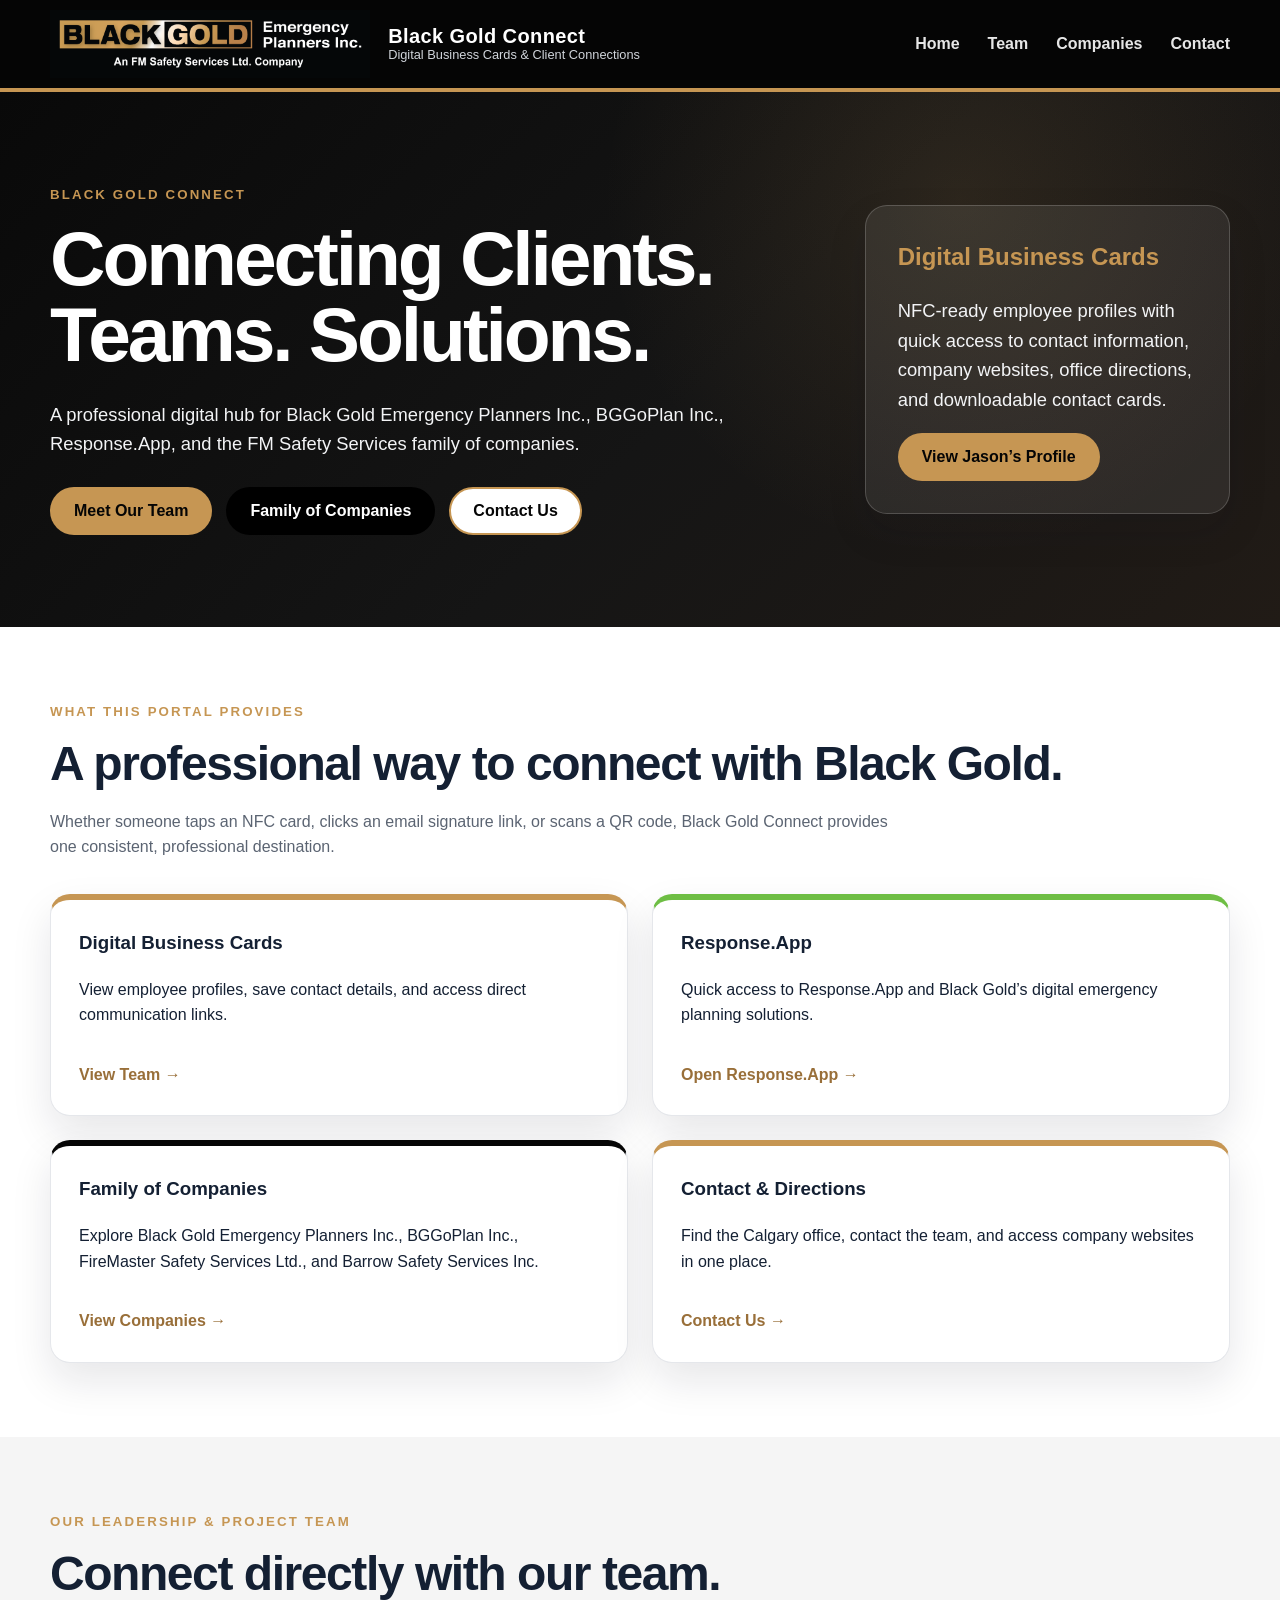
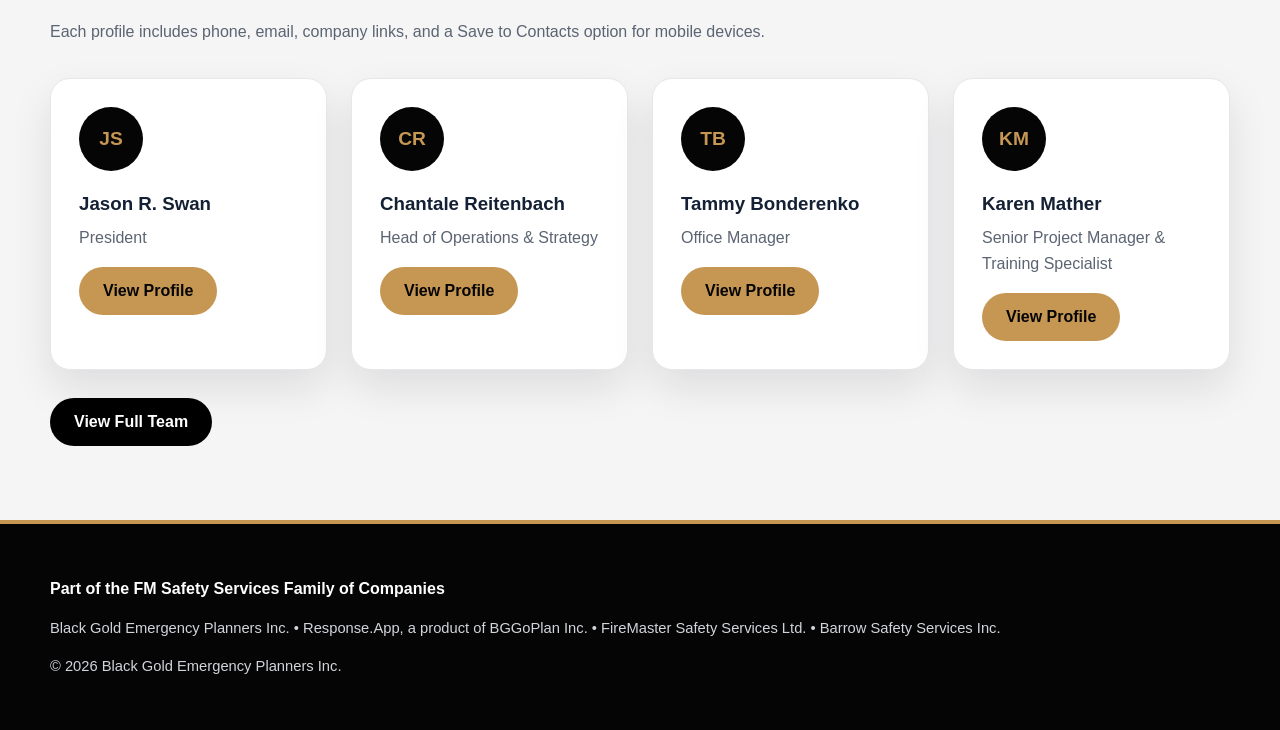
==== commit 7d76a608: "Update index.html" ====
--- a/index.html
+++ b/index.html
@@ -5,31 +5,172 @@
   <meta name="viewport" content="width=device-width, initial-scale=1">
   <title>Black Gold Connect</title>
   <meta name="description" content="Connect with the Black Gold Emergency Planners team. Save contacts, access company information, and connect instantly.">
+
   <meta property="og:type" content="website">
   <meta property="og:title" content="Black Gold Connect">
-  <meta property="og:description" content="Connect with the Black Gold Emergency Planners team. Save contacts, access company information, and connect instantly.">
+  <meta property="og:description" content="Digital business cards and company connections.">
   <meta property="og:image" content="https://bgg0p1an.github.io/Black-Gold-Connect/assets/images/black-gold-logo.png">
   <meta property="og:url" content="https://bgg0p1an.github.io/Black-Gold-Connect/">
   <meta property="og:site_name" content="Black Gold Connect">
-  <meta name="twitter:card" content="summary_large_image">
-  <meta name="twitter:title" content="Black Gold Connect">
-  <meta name="twitter:description" content="Connect with the Black Gold Emergency Planners team. Save contacts, access company information, and connect instantly.">
-  <meta name="twitter:image" content="https://bgg0p1an.github.io/Black-Gold-Connect/assets/images/black-gold-logo.png">
+
   <link rel="icon" href="assets/images/black-gold-logo.png">
   <link rel="apple-touch-icon" href="assets/images/black-gold-logo.png">
   <link rel="stylesheet" href="assets/css/style.css">
 </head>
+
 <body>
-<a class="skip" href="#main">Skip to content</a>
-<header class="site-header"><div class="nav-wrap"><a class="brand" href="index.html"><img src="assets/images/black-gold-logo.png" alt="Black Gold Emergency Planners Inc. logo"><span class="brand-text"><strong>Black Gold Connect</strong><small>Digital Business Cards &amp; Client Connections</small></span></a><nav class="nav" aria-label="Main navigation"><a href="index.html" aria-current="page">Home</a><a href="team.html" >Team</a><a href="companies.html" >Companies</a><a href="contact.html" >Contact</a></nav></div></header>
-<main id="main">
-<section class="hero"><div class="container hero-grid"><div><p class="eyebrow">Black Gold Connect</p><h1>Connecting Clients.<br>Teams. Solutions.</h1><p>A digital connection hub for Black Gold Emergency Planners Inc., BGGoPlan Inc., Response.App, and the FM Safety Services family of companies.</p><div class="button-row"><a class="btn gold" href="team.html">Meet Our Team</a><a class="btn black" href="companies.html">Family of Companies</a><a class="btn outline" href="contact.html">Contact Us</a></div></div><aside class="hero-card"><h2>Digital Business Cards</h2><p>NFC-ready employee profiles with one-tap access to contact information, company websites, office directions, and downloadable contact cards.</p><a class="btn gold" href="jason-swan.html">View Jason’s Profile</a></aside></div></section><section class="section"><div class="container"><p class="eyebrow">What this portal provides</p><h2 class="section-title">A professional way to connect with Black Gold.</h2><p class="section-intro">Whether someone taps an NFC card, clicks an email signature link, or scans a QR code, Black Gold Connect provides one consistent, professional destination.</p><div class="grid company-grid">
-<a class="card company-card gold click-card" href="team.html"><h3>Digital Business Cards</h3><p>Every employee has a personalized profile with contact details, downloadable vCard, and direct communication links.</p><span class="arrow">View Team →</span></a>
-<a class="card company-card green click-card" href="https://www.response.app" target="_blank" rel="noopener"><h3>Response.App</h3><p>Quick access to Response.App and Black Gold’s digital emergency planning solutions.</p><span class="arrow">Visit Website →</span></a>
-<a class="card company-card black click-card" href="companies.html"><h3>Family of Companies</h3><p>Access Black Gold Emergency Planners Inc., BGGoPlan Inc., FireMaster Safety Services Ltd., and Barrow Safety Services Inc.</p><span class="arrow">Learn More →</span></a>
-<a class="card company-card gold click-card" href="contact.html"><h3>Contact &amp; Directions</h3><p>Find the Calgary office, contact the team, and access company websites in one place.</p><span class="arrow">Contact Us →</span></a>
-</div></div></section><section class="section" style="background:#f5f5f5"><div class="container"><p class="eyebrow">Our Leadership &amp; Project Team</p><h2 class="section-title">Connect directly with our team.</h2><p class="section-intro">View employee profiles, save contact details, and access direct communication links.</p><div class="grid team-grid"><article class="card team-card" data-team-card><div class="initials">JS</div><h3>Jason R. Swan</h3><p>President</p><a class="btn gold" href="jason-swan.html">View Profile</a></article><article class="card team-card" data-team-card><div class="initials">CR</div><h3>Chantale Reitenbach</h3><p>Head of Operations & Strategy</p><a class="btn gold" href="chantale-reitenbach.html">View Profile</a></article><article class="card team-card" data-team-card><div class="initials">TB</div><h3>Tammy Bonderenko</h3><p>Office Manager</p><a class="btn gold" href="tammy-bonderenko.html">View Profile</a></article><article class="card team-card" data-team-card><div class="initials">KM</div><h3>Karen Mather</h3><p>Senior Project Manager & Training Specialist</p><a class="btn gold" href="karen-mather.html">View Profile</a></article></div><div class="button-row" style="margin-top:32px"><a class="btn black" href="team.html">View Full Team</a></div></div></section>
-</main>
-<footer class="footer"><div class="footer-inner"><p><strong>Part of the FM Safety Services Family of Companies</strong></p><p class="small">Black Gold Emergency Planners Inc. • Response.App, a product of BGGoPlan Inc. • FireMaster Safety Services Ltd. • Barrow Safety Services Inc.</p><p class="small">© 2026 Black Gold Emergency Planners Inc.</p></div></footer><script src="assets/js/main.js"></script>
+  <a class="skip" href="#main">Skip to content</a>
+
+  <header class="site-header">
+    <div class="container nav-wrap">
+      <a class="brand" href="index.html">
+        <img src="assets/images/black-gold-logo.png" alt="Black Gold Emergency Planners Inc. logo">
+        <span class="brand-text">
+          <span class="brand-title">Black Gold Connect</span>
+          <span class="brand-subtitle">Digital Business Cards &amp; Client Connections</span>
+        </span>
+      </a>
+
+      <nav class="nav" aria-label="Main navigation">
+        <a href="index.html">Home</a>
+        <a href="team.html">Team</a>
+        <a href="companies.html">Companies</a>
+        <a href="contact.html">Contact</a>
+      </nav>
+    </div>
+  </header>
+
+  <main id="main">
+    <section class="hero">
+      <div class="container hero-grid">
+        <div>
+          <div class="eyebrow">Black Gold Connect</div>
+          <h1>Connecting Clients.<br>Teams. Solutions.</h1>
+          <p>
+            A professional digital hub for Black Gold Emergency Planners Inc.,
+            BGGoPlan Inc., Response.App, and the FM Safety Services family of companies.
+          </p>
+
+          <div class="button-row">
+            <a class="btn gold" href="team.html">Meet Our Team</a>
+            <a class="btn black" href="companies.html">Family of Companies</a>
+            <a class="btn outline" href="contact.html">Contact Us</a>
+          </div>
+        </div>
+
+        <aside class="hero-card">
+          <h2>Digital Business Cards</h2>
+          <p>
+            NFC-ready employee profiles with quick access to contact information,
+            company websites, office directions, and downloadable contact cards.
+          </p>
+          <a class="btn gold" href="jason-swan.html">View Jason’s Profile</a>
+        </aside>
+      </div>
+    </section>
+
+    <section class="section">
+      <div class="container">
+        <div class="eyebrow">What this portal provides</div>
+        <h2 class="section-title">A professional way to connect with Black Gold.</h2>
+        <p class="section-intro">
+          Whether someone taps an NFC card, clicks an email signature link, or scans a QR code,
+          Black Gold Connect provides one consistent, professional destination.
+        </p>
+
+        <div class="grid company-grid">
+          <a class="card company-card gold card-link" href="team.html">
+            <h3>Digital Business Cards</h3>
+            <p>
+              View employee profiles, save contact details, and access direct communication links.
+            </p>
+            <span class="card-action">View Team →</span>
+          </a>
+
+          <a class="card company-card green card-link" href="https://www.response.app" target="_blank" rel="noopener">
+            <h3>Response.App</h3>
+            <p>
+              Quick access to Response.App and Black Gold’s digital emergency planning solutions.
+            </p>
+            <span class="card-action">Open Response.App →</span>
+          </a>
+
+          <a class="card company-card black card-link" href="companies.html">
+            <h3>Family of Companies</h3>
+            <p>
+              Explore Black Gold Emergency Planners Inc., BGGoPlan Inc., FireMaster Safety Services Ltd.,
+              and Barrow Safety Services Inc.
+            </p>
+            <span class="card-action">View Companies →</span>
+          </a>
+
+          <a class="card company-card gold card-link" href="contact.html">
+            <h3>Contact &amp; Directions</h3>
+            <p>
+              Find the Calgary office, contact the team, and access company websites in one place.
+            </p>
+            <span class="card-action">Contact Us →</span>
+          </a>
+        </div>
+      </div>
+    </section>
+
+    <section class="section light">
+      <div class="container">
+        <div class="eyebrow">Our Leadership &amp; Project Team</div>
+        <h2 class="section-title">Connect directly with our team.</h2>
+        <p class="section-intro">
+          Each profile includes phone, email, company links, and a Save to Contacts option for mobile devices.
+        </p>
+
+        <div class="grid team-grid">
+          <article class="card team-card">
+            <div class="initials">JS</div>
+            <h3>Jason R. Swan</h3>
+            <p>President</p>
+            <a class="btn gold" href="jason-swan.html">View Profile</a>
+          </article>
+
+          <article class="card team-card">
+            <div class="initials">CR</div>
+            <h3>Chantale Reitenbach</h3>
+            <p>Head of Operations &amp; Strategy</p>
+            <a class="btn gold" href="chantale-reitenbach.html">View Profile</a>
+          </article>
+
+          <article class="card team-card">
+            <div class="initials">TB</div>
+            <h3>Tammy Bonderenko</h3>
+            <p>Office Manager</p>
+            <a class="btn gold" href="tammy-bonderenko.html">View Profile</a>
+          </article>
+
+          <article class="card team-card">
+            <div class="initials">KM</div>
+            <h3>Karen Mather</h3>
+            <p>Senior Project Manager &amp; Training Specialist</p>
+            <a class="btn gold" href="karen-mather.html">View Profile</a>
+          </article>
+        </div>
+
+        <div class="button-row">
+          <a class="btn black" href="team.html">View Full Team</a>
+        </div>
+      </div>
+    </section>
+  </main>
+
+  <footer class="footer">
+    <div class="footer-inner">
+      <p><strong>Part of the FM Safety Services Family of Companies</strong></p>
+      <p class="small">
+        Black Gold Emergency Planners Inc. • Response.App, a product of BGGoPlan Inc. •
+        FireMaster Safety Services Ltd. • Barrow Safety Services Inc.
+      </p>
+      <p class="small">© 2026 Black Gold Emergency Planners Inc.</p>
+    </div>
+  </footer>
+
+  <script src="assets/js/main.js"></script>
 </body>
-</html>+</html>
--- a/assets/css/style.css
+++ b/assets/css/style.css
@@ -0,0 +1,484 @@
+:root {
+  --gold: rgb(198, 150, 83);
+  --gold-dark: rgb(153, 111, 57);
+  --response: rgb(110, 190, 68);
+  --black: #050505;
+  --coal: #141414;
+  --warm: #211b16;
+  --text: #142033;
+  --muted: #5b6472;
+  --light: #f5f5f5;
+  --white: #ffffff;
+  --border: #e5e7eb;
+  --shadow: 0 18px 40px rgba(15, 23, 42, 0.10);
+}
+
+* {
+  box-sizing: border-box;
+}
+
+html {
+  scroll-behavior: smooth;
+}
+
+body {
+  margin: 0;
+  font-family: "Segoe UI", Arial, sans-serif;
+  color: var(--text);
+  background: var(--white);
+  line-height: 1.6;
+}
+
+a {
+  color: inherit;
+  text-decoration: none;
+}
+
+img {
+  max-width: 100%;
+  height: auto;
+}
+
+.skip {
+  position: absolute;
+  left: -999px;
+  top: 0;
+  background: var(--gold);
+  color: var(--black);
+  padding: 10px 14px;
+  z-index: 999;
+}
+
+.skip:focus {
+  left: 12px;
+  top: 12px;
+}
+
+.container {
+  width: min(1180px, calc(100% - 48px));
+  margin: 0 auto;
+}
+
+.site-header {
+  background: var(--black);
+  border-bottom: 4px solid var(--gold);
+}
+
+.nav-wrap {
+  min-height: 88px;
+  display: flex;
+  align-items: center;
+  justify-content: space-between;
+  gap: 28px;
+}
+
+.brand {
+  display: flex;
+  align-items: center;
+  gap: 18px;
+  color: var(--white);
+  font-weight: 800;
+}
+
+.brand img {
+  height: 68px;
+  width: auto;
+  display: block;
+}
+
+.brand-text {
+  display: flex;
+  flex-direction: column;
+  line-height: 1.15;
+}
+
+.brand-title {
+  color: var(--white);
+  font-size: 1.25rem;
+  letter-spacing: 0.02em;
+}
+
+.brand-subtitle {
+  color: #d1d5db;
+  font-size: 0.8rem;
+  font-weight: 500;
+}
+
+.nav {
+  display: flex;
+  align-items: center;
+  gap: 28px;
+  font-weight: 700;
+}
+
+.nav a {
+  color: var(--white);
+  opacity: 0.9;
+}
+
+.nav a:hover {
+  color: var(--gold);
+}
+
+.hero {
+  background:
+    radial-gradient(circle at 75% 20%, rgba(198, 150, 83, 0.13), transparent 34%),
+    linear-gradient(135deg, #090909 0%, #151515 55%, #211b16 100%);
+  color: var(--white);
+  padding: 92px 0;
+}
+
+.hero-grid {
+  display: grid;
+  grid-template-columns: 1.35fr 0.65fr;
+  gap: 56px;
+  align-items: center;
+}
+
+.eyebrow {
+  color: var(--gold);
+  text-transform: uppercase;
+  letter-spacing: 0.16em;
+  font-weight: 800;
+  font-size: 0.83rem;
+  margin-bottom: 16px;
+}
+
+.hero h1 {
+  font-size: clamp(3rem, 6vw, 5.6rem);
+  line-height: 0.98;
+  margin: 0 0 28px;
+  letter-spacing: -0.04em;
+}
+
+.hero p {
+  max-width: 760px;
+  font-size: 1.15rem;
+  color: #f3f4f6;
+}
+
+.hero-card {
+  background: rgba(255, 255, 255, 0.08);
+  border: 1px solid rgba(255, 255, 255, 0.18);
+  border-radius: 22px;
+  padding: 32px;
+  box-shadow: var(--shadow);
+}
+
+.hero-card h2 {
+  margin-top: 0;
+  color: var(--gold);
+}
+
+.button-row {
+  display: flex;
+  flex-wrap: wrap;
+  gap: 14px;
+  margin-top: 28px;
+}
+
+.btn {
+  display: inline-flex;
+  align-items: center;
+  justify-content: center;
+  min-height: 48px;
+  padding: 12px 22px;
+  border-radius: 999px;
+  border: 2px solid transparent;
+  font-weight: 800;
+  line-height: 1;
+  transition: 0.2s ease;
+}
+
+.btn.gold {
+  background: var(--gold);
+  color: var(--black);
+}
+
+.btn.gold:hover {
+  background: var(--gold-dark);
+  color: var(--white);
+  transform: translateY(-2px);
+}
+
+.btn.black {
+  background: #000;
+  color: var(--white);
+}
+
+.btn.black:hover {
+  background: var(--gold);
+  color: var(--black);
+  transform: translateY(-2px);
+}
+
+.btn.outline {
+  background: var(--white);
+  color: var(--black);
+  border-color: var(--gold);
+}
+
+.btn.outline:hover {
+  background: var(--gold);
+  transform: translateY(-2px);
+}
+
+.btn.green {
+  background: var(--response);
+  color: var(--black);
+}
+
+.section {
+  padding: 74px 0;
+}
+
+.section.light {
+  background: var(--light);
+}
+
+.section-title {
+  font-size: clamp(2rem, 4vw, 3rem);
+  line-height: 1.1;
+  margin: 0 0 18px;
+  letter-spacing: -0.03em;
+}
+
+.section-intro {
+  max-width: 850px;
+  color: var(--muted);
+  margin-bottom: 34px;
+}
+
+.grid {
+  display: grid;
+  gap: 24px;
+}
+
+.company-grid {
+  grid-template-columns: repeat(2, minmax(0, 1fr));
+}
+
+.team-grid {
+  grid-template-columns: repeat(4, minmax(0, 1fr));
+}
+
+.card {
+  background: var(--white);
+  border: 1px solid var(--border);
+  border-radius: 20px;
+  padding: 28px;
+  box-shadow: var(--shadow);
+}
+
+.card h2,
+.card h3 {
+  margin-top: 0;
+}
+
+.company-card {
+  border-top: 6px solid var(--gold);
+  transition: 0.2s ease;
+}
+
+.company-card:hover {
+  transform: translateY(-4px);
+}
+
+.company-card.gold {
+  border-top-color: var(--gold);
+}
+
+.company-card.green {
+  border-top-color: var(--response);
+}
+
+.company-card.black {
+  border-top-color: var(--black);
+}
+
+.company-card.red {
+  border-top-color: #d71920;
+}
+
+.card-link {
+  display: block;
+  height: 100%;
+}
+
+.card-action {
+  display: inline-block;
+  margin-top: 18px;
+  font-weight: 800;
+  color: var(--gold-dark);
+}
+
+.profile {
+  padding: 74px 0;
+  background: var(--light);
+}
+
+.profile-card {
+  max-width: 820px;
+  margin: 0 auto;
+  background: var(--white);
+  border: 1px solid var(--border);
+  border-radius: 28px;
+  padding: 42px;
+  text-align: center;
+  box-shadow: var(--shadow);
+}
+
+.profile-logo {
+  max-height: 72px;
+  width: auto;
+  margin-bottom: 28px;
+}
+
+.profile-name {
+  font-size: clamp(2.3rem, 5vw, 4rem);
+  line-height: 1;
+  margin: 0;
+  letter-spacing: -0.04em;
+}
+
+.credentials {
+  color: var(--gold-dark);
+  font-weight: 800;
+  margin-top: 12px;
+}
+
+.profile-title {
+  font-size: 1.25rem;
+  font-weight: 800;
+  margin-top: 18px;
+}
+
+.profile-company {
+  color: var(--muted);
+  margin-bottom: 30px;
+}
+
+.profile-card .button-row {
+  justify-content: center;
+}
+
+.initials {
+  width: 64px;
+  height: 64px;
+  border-radius: 50%;
+  background: var(--black);
+  color: var(--gold);
+  display: flex;
+  align-items: center;
+  justify-content: center;
+  font-weight: 900;
+  font-size: 1.2rem;
+  margin-bottom: 18px;
+}
+
+.team-card {
+  transition: 0.2s ease;
+}
+
+.team-card:hover {
+  transform: translateY(-4px);
+}
+
+.team-card h3 {
+  margin-bottom: 6px;
+}
+
+.team-card p {
+  color: var(--muted);
+  margin-top: 0;
+}
+
+.contact-list {
+  display: grid;
+  gap: 0;
+}
+
+.contact-list a {
+  display: block;
+  padding: 14px 0;
+  border-bottom: 1px solid var(--border);
+  font-weight: 800;
+}
+
+.contact-list a:hover {
+  color: var(--gold-dark);
+}
+
+.footer {
+  background: var(--black);
+  color: var(--white);
+  border-top: 4px solid var(--gold);
+}
+
+.footer-inner {
+  width: min(1180px, calc(100% - 48px));
+  margin: 0 auto;
+  padding: 36px 0;
+}
+
+.footer .small {
+  color: #d1d5db;
+  font-size: 0.92rem;
+}
+
+@media (max-width: 960px) {
+  .nav-wrap {
+    flex-direction: column;
+    align-items: flex-start;
+    padding: 18px 0;
+  }
+
+  .hero-grid,
+  .company-grid {
+    grid-template-columns: 1fr;
+  }
+
+  .team-grid {
+    grid-template-columns: repeat(2, minmax(0, 1fr));
+  }
+}
+
+@media (max-width: 640px) {
+  .container,
+  .footer-inner {
+    width: min(100% - 32px, 1180px);
+  }
+
+  .brand img {
+    height: 54px;
+  }
+
+  .nav {
+    gap: 14px;
+    flex-wrap: wrap;
+  }
+
+  .hero {
+    padding: 60px 0;
+  }
+
+  .section {
+    padding: 52px 0;
+  }
+
+  .team-grid {
+    grid-template-columns: 1fr;
+  }
+
+  .button-row {
+    flex-direction: column;
+  }
+
+  .btn {
+    width: 100%;
+  }
+
+  .profile-card {
+    padding: 30px 20px;
+  }
+}
